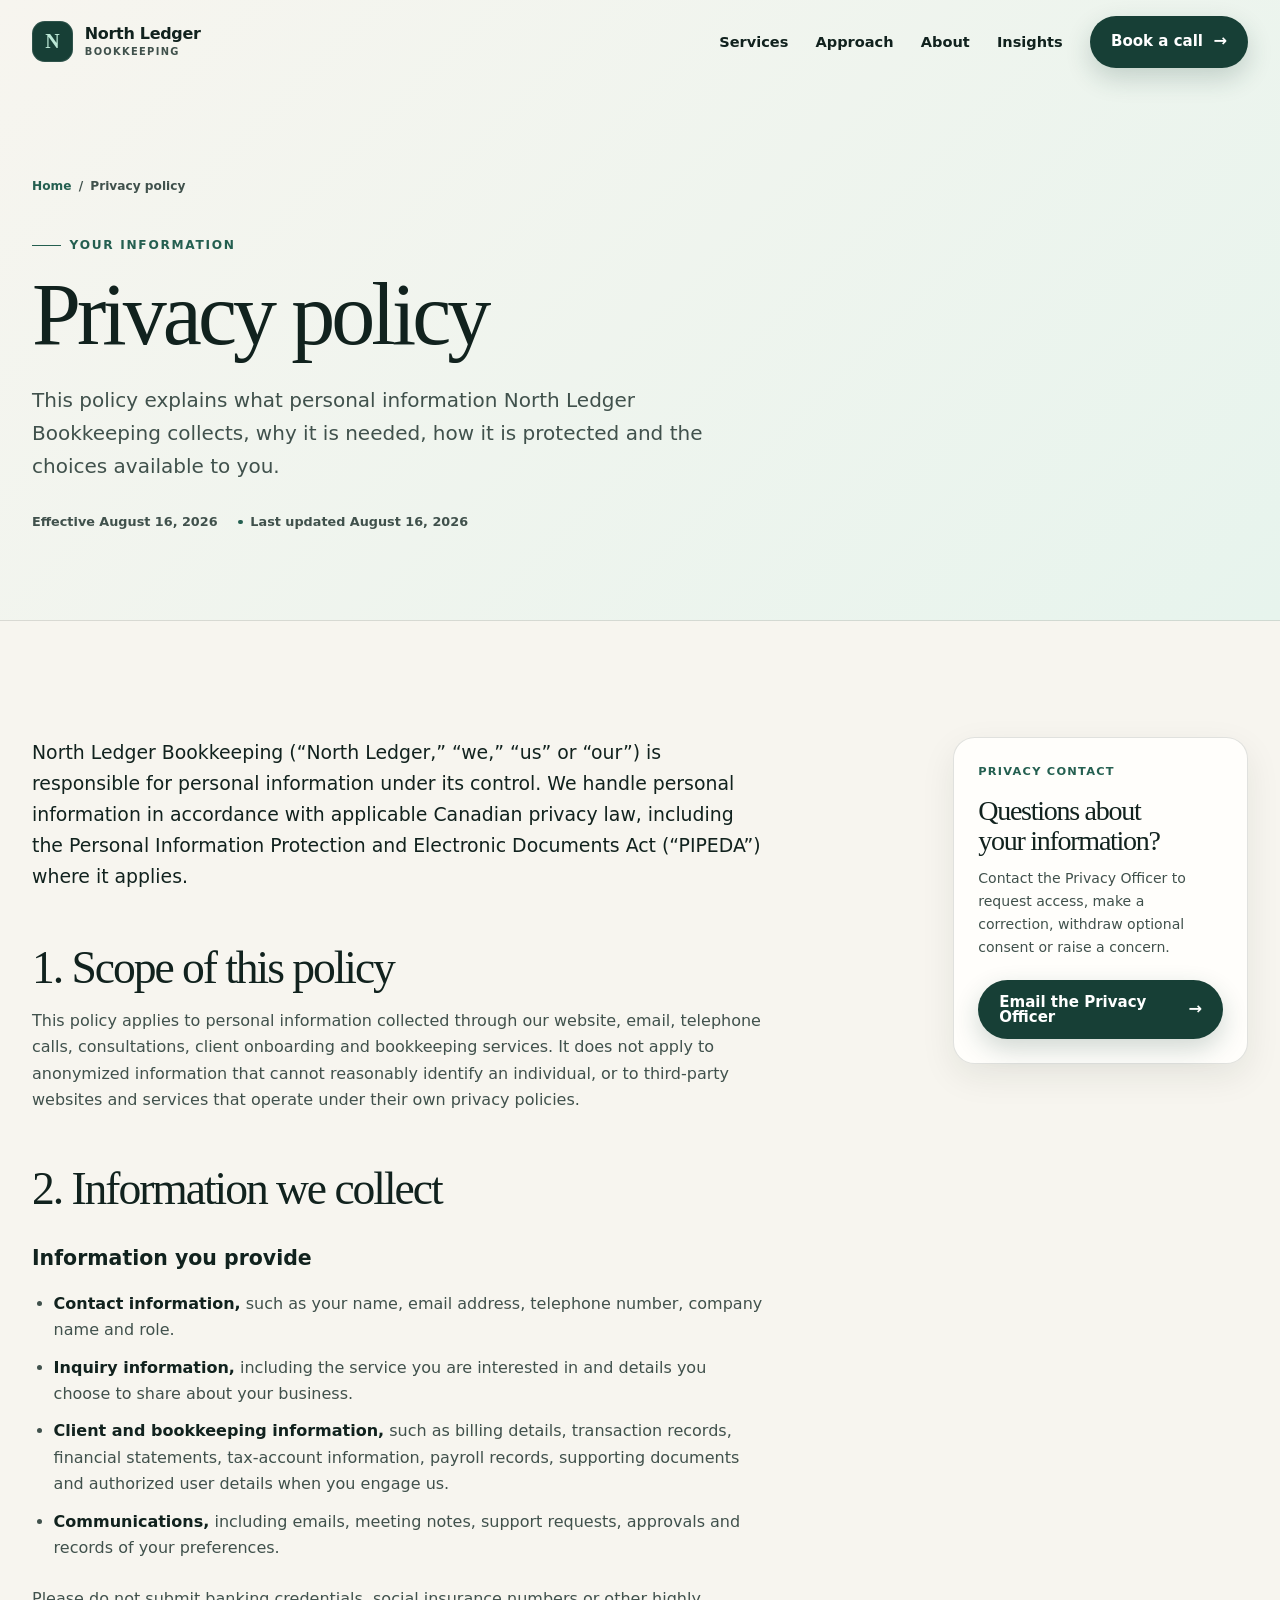
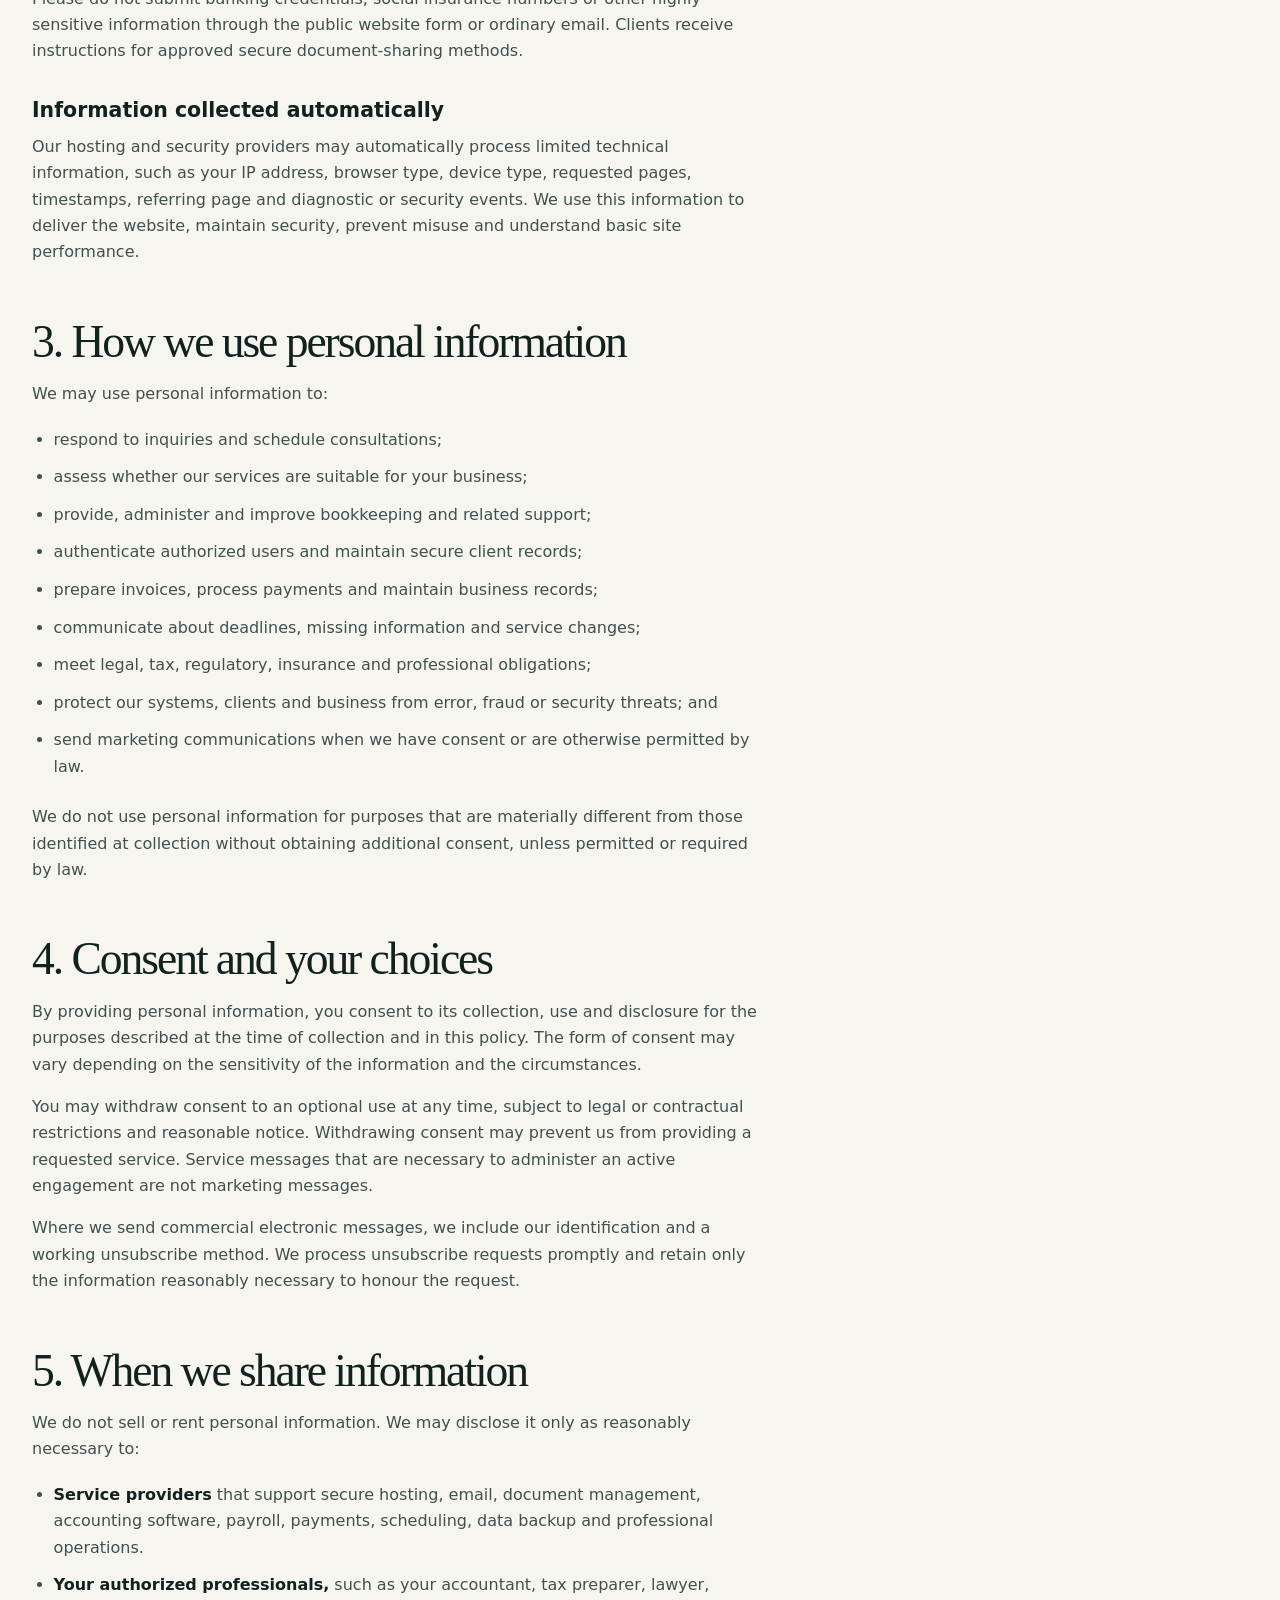
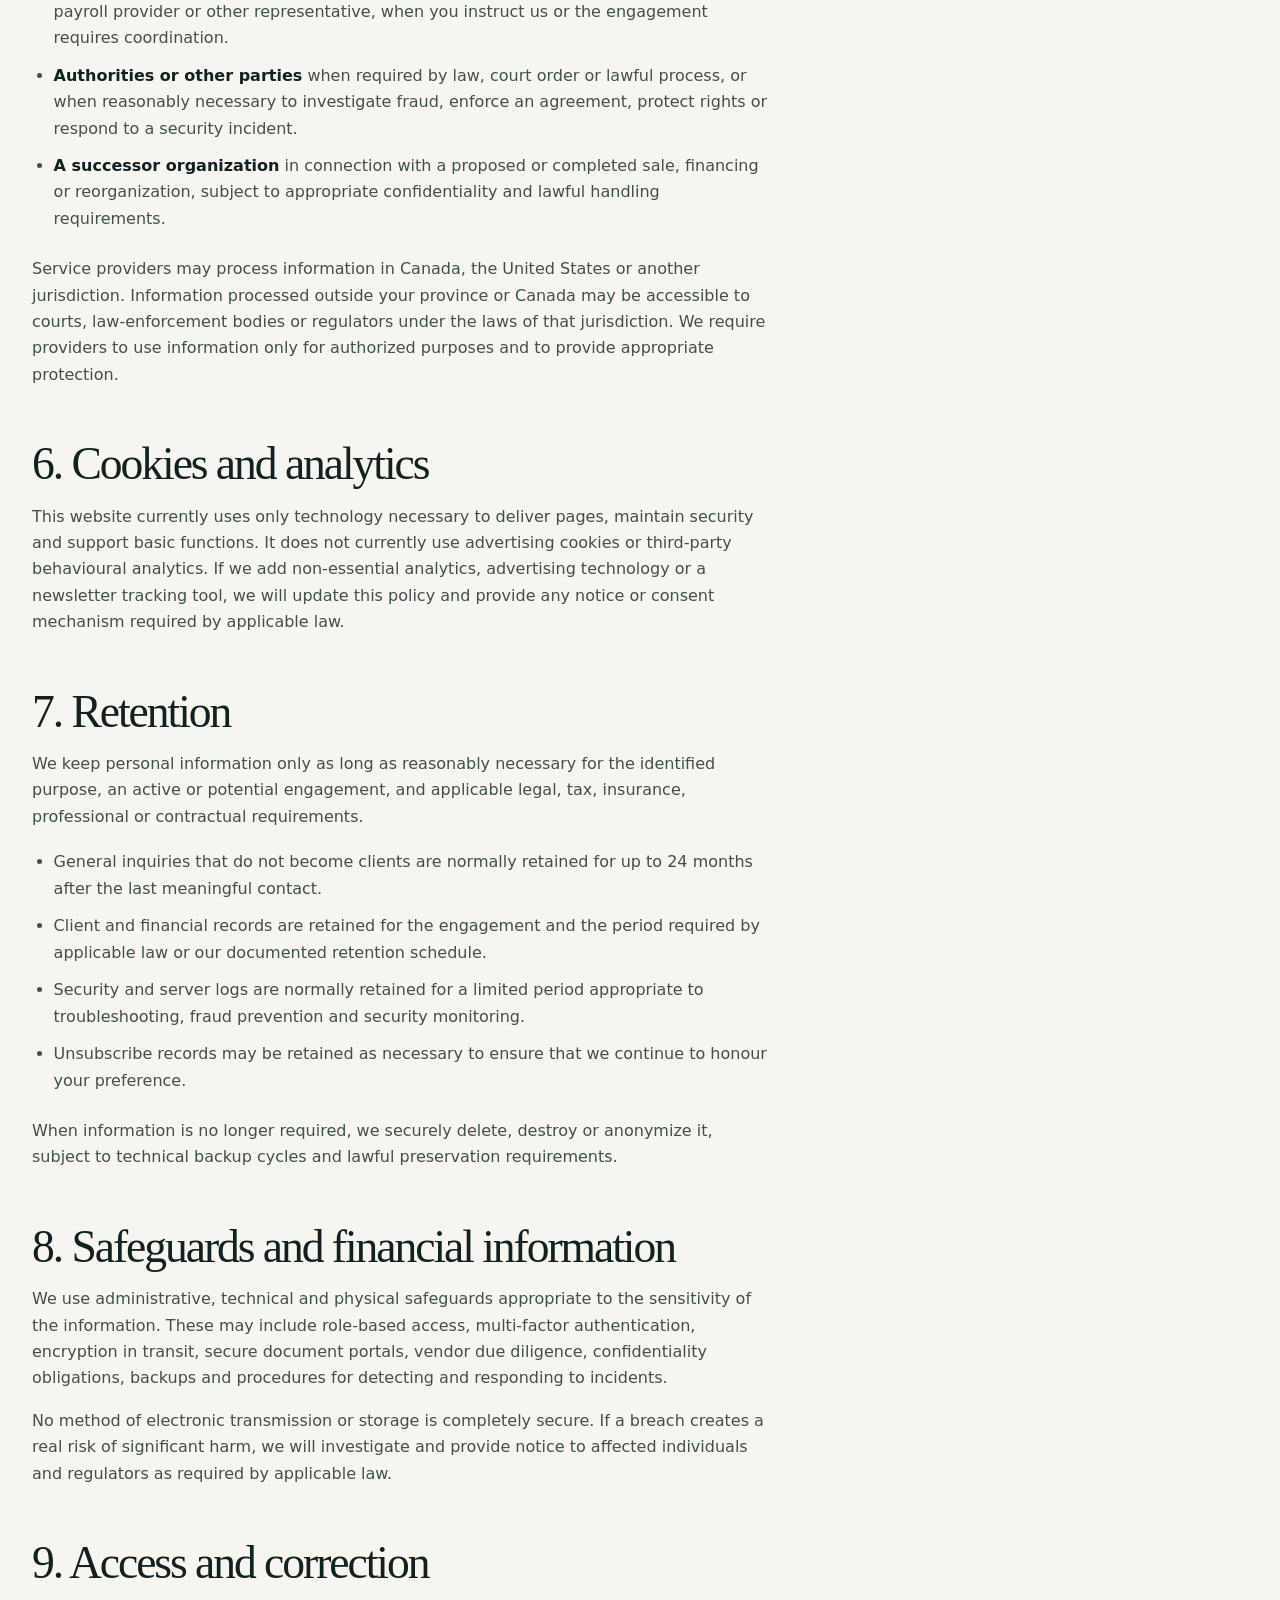
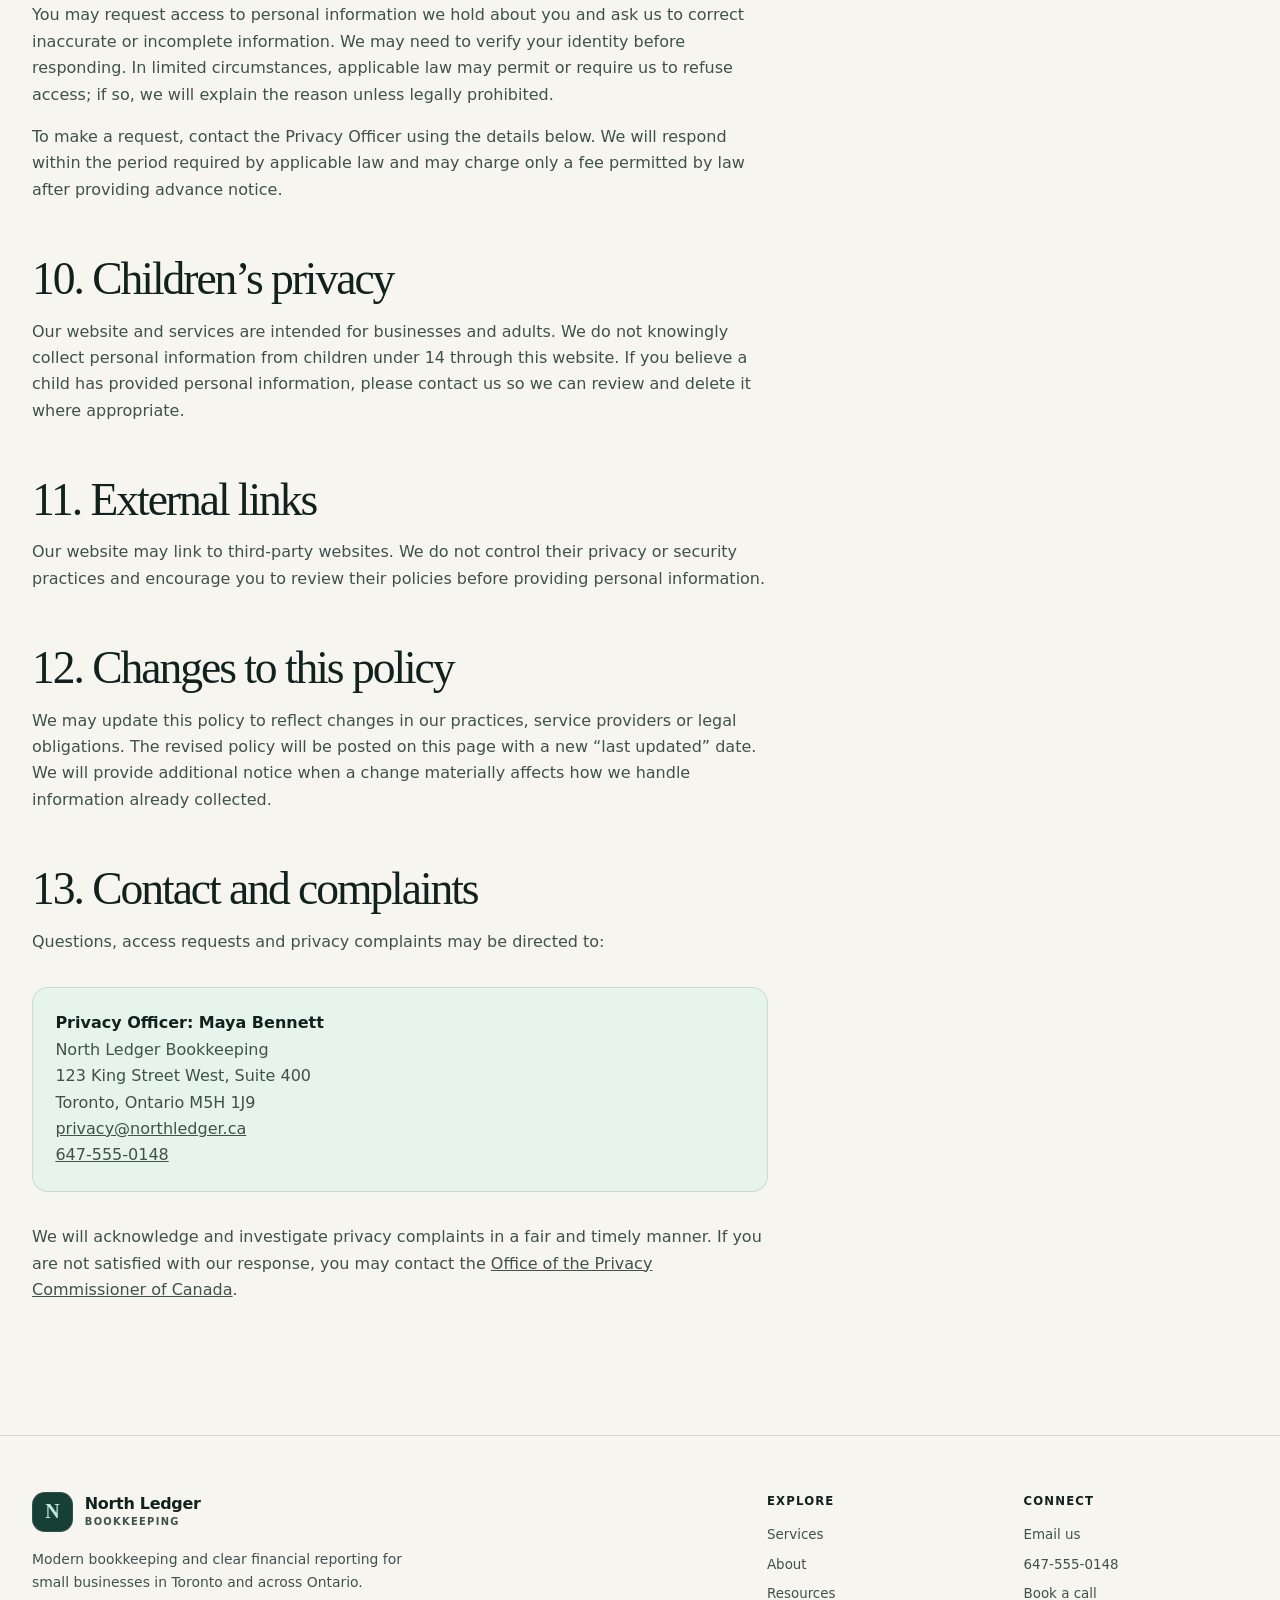
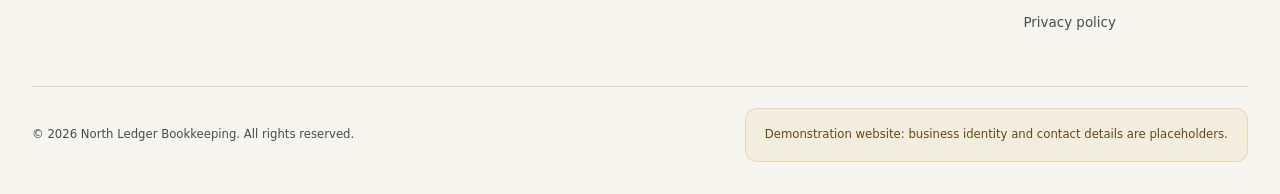
==== privacy/index.html @ 440fd6b1 "privacy policy + resources added" ====
<!doctype html>
<html lang="en-CA">
<head>
  <meta charset="utf-8">
  <meta name="viewport" content="width=device-width, initial-scale=1, viewport-fit=cover">
  <script>document.documentElement.classList.add('js');</script>
  <title>Privacy Policy | North Ledger Bookkeeping</title>
  <meta name="description" content="Learn how North Ledger Bookkeeping collects, uses, protects, retains and provides access to personal information.">
  <meta name="robots" content="index, follow">
  <meta name="theme-color" content="#173f36">
  <link rel="canonical" href="https://www.northledger.ca/privacy/">
  <meta property="og:type" content="website">
  <meta property="og:locale" content="en_CA">
  <meta property="og:site_name" content="North Ledger Bookkeeping">
  <meta property="og:title" content="Privacy Policy | North Ledger Bookkeeping">
  <meta property="og:description" content="How North Ledger Bookkeeping handles and protects personal information.">
  <meta property="og:url" content="https://www.northledger.ca/privacy/">
  <meta property="og:image" content="https://www.northledger.ca/og-card.svg">
  <script type="application/ld+json">{"@context":"https://schema.org","@type":"WebPage","name":"Privacy Policy","url":"https://www.northledger.ca/privacy/","isPartOf":{"@type":"WebSite","name":"North Ledger Bookkeeping","url":"https://www.northledger.ca/"},"dateModified":"2026-08-16","inLanguage":"en-CA"}</script>
  <link rel="stylesheet" href="/assets/css/styles.css">
</head>
<body>
  <a class="skip-link" href="#privacy-policy">Skip to privacy policy</a>
  <header class="site-header scrolled">
    <div class="shell nav">
      <a class="brand" href="/" aria-label="North Ledger Bookkeeping home"><span class="brand-mark" aria-hidden="true">N</span><span class="brand-copy">North Ledger<small>Bookkeeping</small></span></a>
      <nav class="nav-links" aria-label="Primary navigation"><a href="/#services">Services</a><a href="/#approach">Approach</a><a href="/#about">About</a><a href="/#insights">Insights</a><a class="button button-primary" href="/#contact">Book a call</a></nav>
      <button class="menu-toggle" type="button" aria-expanded="false" aria-controls="mobile-menu" aria-label="Open menu"><span class="menu-toggle-lines" aria-hidden="true"><span></span><span></span></span></button>
    </div>
  </header>
  <nav class="mobile-menu" id="mobile-menu" aria-label="Mobile navigation"><a href="/#services">Services</a><a href="/#approach">Approach</a><a href="/#about">About</a><a href="/#insights">Insights</a><a class="button button-primary" href="/#contact">Book a call</a></nav>

  <main id="privacy-policy">
    <header class="resource-hero">
      <div class="shell">
        <nav class="breadcrumbs" aria-label="Breadcrumb"><a href="/">Home</a><span aria-hidden="true">/</span><span>Privacy policy</span></nav>
        <p class="eyebrow">Your information</p>
        <h1>Privacy policy</h1>
        <p class="lead">This policy explains what personal information North Ledger Bookkeeping collects, why it is needed, how it is protected and the choices available to you.</p>
        <div class="resource-meta"><span>Effective August 16, 2026</span><span>Last updated August 16, 2026</span></div>
      </div>
    </header>

    <section class="section">
      <div class="shell resource-layout">
        <article class="resource-body">
          <p>North Ledger Bookkeeping (“North Ledger,” “we,” “us” or “our”) is responsible for personal information under its control. We handle personal information in accordance with applicable Canadian privacy law, including the Personal Information Protection and Electronic Documents Act (“PIPEDA”) where it applies.</p>

          <h2>1. Scope of this policy</h2>
          <p>This policy applies to personal information collected through our website, email, telephone calls, consultations, client onboarding and bookkeeping services. It does not apply to anonymized information that cannot reasonably identify an individual, or to third-party websites and services that operate under their own privacy policies.</p>

          <h2>2. Information we collect</h2>
          <h3>Information you provide</h3>
          <ul>
            <li><strong>Contact information,</strong> such as your name, email address, telephone number, company name and role.</li>
            <li><strong>Inquiry information,</strong> including the service you are interested in and details you choose to share about your business.</li>
            <li><strong>Client and bookkeeping information,</strong> such as billing details, transaction records, financial statements, tax-account information, payroll records, supporting documents and authorized user details when you engage us.</li>
            <li><strong>Communications,</strong> including emails, meeting notes, support requests, approvals and records of your preferences.</li>
          </ul>
          <p>Please do not submit banking credentials, social insurance numbers or other highly sensitive information through the public website form or ordinary email. Clients receive instructions for approved secure document-sharing methods.</p>

          <h3>Information collected automatically</h3>
          <p>Our hosting and security providers may automatically process limited technical information, such as your IP address, browser type, device type, requested pages, timestamps, referring page and diagnostic or security events. We use this information to deliver the website, maintain security, prevent misuse and understand basic site performance.</p>

          <h2>3. How we use personal information</h2>
          <p>We may use personal information to:</p>
          <ul>
            <li>respond to inquiries and schedule consultations;</li>
            <li>assess whether our services are suitable for your business;</li>
            <li>provide, administer and improve bookkeeping and related support;</li>
            <li>authenticate authorized users and maintain secure client records;</li>
            <li>prepare invoices, process payments and maintain business records;</li>
            <li>communicate about deadlines, missing information and service changes;</li>
            <li>meet legal, tax, regulatory, insurance and professional obligations;</li>
            <li>protect our systems, clients and business from error, fraud or security threats; and</li>
            <li>send marketing communications when we have consent or are otherwise permitted by law.</li>
          </ul>
          <p>We do not use personal information for purposes that are materially different from those identified at collection without obtaining additional consent, unless permitted or required by law.</p>

          <h2>4. Consent and your choices</h2>
          <p>By providing personal information, you consent to its collection, use and disclosure for the purposes described at the time of collection and in this policy. The form of consent may vary depending on the sensitivity of the information and the circumstances.</p>
          <p>You may withdraw consent to an optional use at any time, subject to legal or contractual restrictions and reasonable notice. Withdrawing consent may prevent us from providing a requested service. Service messages that are necessary to administer an active engagement are not marketing messages.</p>
          <p>Where we send commercial electronic messages, we include our identification and a working unsubscribe method. We process unsubscribe requests promptly and retain only the information reasonably necessary to honour the request.</p>

          <h2>5. When we share information</h2>
          <p>We do not sell or rent personal information. We may disclose it only as reasonably necessary to:</p>
          <ul>
            <li><strong>Service providers</strong> that support secure hosting, email, document management, accounting software, payroll, payments, scheduling, data backup and professional operations.</li>
            <li><strong>Your authorized professionals,</strong> such as your accountant, tax preparer, lawyer, payroll provider or other representative, when you instruct us or the engagement requires coordination.</li>
            <li><strong>Authorities or other parties</strong> when required by law, court order or lawful process, or when reasonably necessary to investigate fraud, enforce an agreement, protect rights or respond to a security incident.</li>
            <li><strong>A successor organization</strong> in connection with a proposed or completed sale, financing or reorganization, subject to appropriate confidentiality and lawful handling requirements.</li>
          </ul>
          <p>Service providers may process information in Canada, the United States or another jurisdiction. Information processed outside your province or Canada may be accessible to courts, law-enforcement bodies or regulators under the laws of that jurisdiction. We require providers to use information only for authorized purposes and to provide appropriate protection.</p>

          <h2>6. Cookies and analytics</h2>
          <p>This website currently uses only technology necessary to deliver pages, maintain security and support basic functions. It does not currently use advertising cookies or third-party behavioural analytics. If we add non-essential analytics, advertising technology or a newsletter tracking tool, we will update this policy and provide any notice or consent mechanism required by applicable law.</p>

          <h2>7. Retention</h2>
          <p>We keep personal information only as long as reasonably necessary for the identified purpose, an active or potential engagement, and applicable legal, tax, insurance, professional or contractual requirements.</p>
          <ul>
            <li>General inquiries that do not become clients are normally retained for up to 24 months after the last meaningful contact.</li>
            <li>Client and financial records are retained for the engagement and the period required by applicable law or our documented retention schedule.</li>
            <li>Security and server logs are normally retained for a limited period appropriate to troubleshooting, fraud prevention and security monitoring.</li>
            <li>Unsubscribe records may be retained as necessary to ensure that we continue to honour your preference.</li>
          </ul>
          <p>When information is no longer required, we securely delete, destroy or anonymize it, subject to technical backup cycles and lawful preservation requirements.</p>

          <h2>8. Safeguards and financial information</h2>
          <p>We use administrative, technical and physical safeguards appropriate to the sensitivity of the information. These may include role-based access, multi-factor authentication, encryption in transit, secure document portals, vendor due diligence, confidentiality obligations, backups and procedures for detecting and responding to incidents.</p>
          <p>No method of electronic transmission or storage is completely secure. If a breach creates a real risk of significant harm, we will investigate and provide notice to affected individuals and regulators as required by applicable law.</p>

          <h2>9. Access and correction</h2>
          <p>You may request access to personal information we hold about you and ask us to correct inaccurate or incomplete information. We may need to verify your identity before responding. In limited circumstances, applicable law may permit or require us to refuse access; if so, we will explain the reason unless legally prohibited.</p>
          <p>To make a request, contact the Privacy Officer using the details below. We will respond within the period required by applicable law and may charge only a fee permitted by law after providing advance notice.</p>

          <h2>10. Children’s privacy</h2>
          <p>Our website and services are intended for businesses and adults. We do not knowingly collect personal information from children under 14 through this website. If you believe a child has provided personal information, please contact us so we can review and delete it where appropriate.</p>

          <h2>11. External links</h2>
          <p>Our website may link to third-party websites. We do not control their privacy or security practices and encourage you to review their policies before providing personal information.</p>

          <h2>12. Changes to this policy</h2>
          <p>We may update this policy to reflect changes in our practices, service providers or legal obligations. The revised policy will be posted on this page with a new “last updated” date. We will provide additional notice when a change materially affects how we handle information already collected.</p>

          <h2>13. Contact and complaints</h2>
          <p>Questions, access requests and privacy complaints may be directed to:</p>
          <div class="resource-callout">
            <p><strong>Privacy Officer: Maya Bennett</strong><br>North Ledger Bookkeeping<br>123 King Street West, Suite 400<br>Toronto, Ontario M5H 1J9<br><a href="mailto:privacy@northledger.ca">privacy@northledger.ca</a><br><a href="tel:+16475550148">647-555-0148</a></p>
          </div>
          <p>We will acknowledge and investigate privacy complaints in a fair and timely manner. If you are not satisfied with our response, you may contact the <a href="https://www.priv.gc.ca/" rel="external">Office of the Privacy Commissioner of Canada</a>.</p>
        </article>
        <aside class="resource-sidebar" aria-label="Privacy contact">
          <span class="article-tag">Privacy contact</span>
          <h2>Questions about your information?</h2>
          <p>Contact the Privacy Officer to request access, make a correction, withdraw optional consent or raise a concern.</p>
          <a class="button button-primary" href="mailto:privacy@northledger.ca">Email the Privacy Officer</a>
        </aside>
      </div>
    </section>
  </main>

  <footer class="footer">
    <div class="shell">
      <div class="footer-grid"><div class="footer-brand"><a class="brand" href="/"><span class="brand-mark" aria-hidden="true">N</span><span class="brand-copy">North Ledger<small>Bookkeeping</small></span></a><p>Modern bookkeeping and clear financial reporting for small businesses in Toronto and across Ontario.</p></div><div class="footer-links"><div class="footer-col"><strong>Explore</strong><a href="/#services">Services</a><a href="/#about">About</a><a href="/#insights">Resources</a></div><div class="footer-col"><strong>Connect</strong><a href="mailto:hello@northledger.ca">Email us</a><a href="tel:+16475550148">647-555-0148</a><a href="/#contact">Book a call</a><a href="/privacy/" aria-current="page">Privacy policy</a></div></div></div>
      <div class="footer-bottom"><p>© <span id="year">2026</span> North Ledger Bookkeeping. All rights reserved.</p><p class="placeholder-note">Demonstration website: business identity and contact details are placeholders.</p></div>
    </div>
  </footer>
  <script src="/assets/js/script.js" defer></script>
</body>
</html>
---- assets/css/styles.css ----
:root {
  --ink: #11221e;
  --ink-soft: #40514c;
  --forest: #173f36;
  --forest-2: #245f50;
  --mint: #bce8d6;
  --mint-soft: #e7f4ed;
  --cream: #f7f5ef;
  --paper: #fffefb;
  --line: rgba(17, 34, 30, 0.13);
  --white: #ffffff;
  --gold: #d6a95e;
  --shadow: 0 24px 70px rgba(17, 34, 30, 0.11);
  --shadow-sm: 0 12px 35px rgba(17, 34, 30, 0.08);
  --radius: 1.35rem;
  --max: 76rem;
}

*, *::before, *::after { box-sizing: border-box; }
html { scroll-behavior: smooth; scroll-padding-top: 6rem; }
body {
  margin: 0;
  color: var(--ink);
  background: var(--cream);
  font-family: Inter, ui-sans-serif, system-ui, -apple-system, BlinkMacSystemFont, "Segoe UI", sans-serif;
  font-size: 1rem;
  line-height: 1.65;
  -webkit-font-smoothing: antialiased;
}
body.nav-open { overflow: hidden; }
a { color: inherit; }
button, input, select, textarea { font: inherit; }
button, a { -webkit-tap-highlight-color: transparent; }
img, svg { display: block; max-width: 100%; }
.skip-link {
  position: fixed;
  left: 1rem;
  top: -5rem;
  z-index: 1000;
  padding: .75rem 1rem;
  border-radius: .5rem;
  color: var(--white);
  background: var(--forest);
  font-weight: 750;
}
.skip-link:focus { top: 1rem; }
.shell { width: min(calc(100% - 2rem), var(--max)); margin-inline: auto; }
.eyebrow {
  display: inline-flex;
  align-items: center;
  gap: .55rem;
  margin: 0 0 1rem;
  color: var(--forest-2);
  font-size: .76rem;
  font-weight: 800;
  letter-spacing: .14em;
  line-height: 1.2;
  text-transform: uppercase;
}
.eyebrow::before { width: 1.8rem; height: 1px; content: ""; background: currentColor; }
.section { padding: clamp(4.5rem, 9vw, 8rem) 0; }
.section-heading { max-width: 43rem; margin-bottom: clamp(2rem, 5vw, 3.5rem); }
h1, h2, h3, p { margin-top: 0; }
h1, h2, h3 { text-wrap: balance; }
h1, h2 {
  font-family: Georgia, "Times New Roman", serif;
  font-weight: 500;
  letter-spacing: -.045em;
  line-height: 1.04;
}
h1 { max-width: 11ch; margin-bottom: 1.5rem; font-size: clamp(3.05rem, 8.2vw, 6.7rem); }
h2 { margin-bottom: 1rem; font-size: clamp(2.35rem, 5vw, 4.2rem); }
h3 { margin-bottom: .65rem; font-size: 1.22rem; line-height: 1.3; }
p { color: var(--ink-soft); }
.lead { max-width: 39rem; font-size: clamp(1.08rem, 2vw, 1.25rem); }
.button-row { display: flex; flex-wrap: wrap; gap: .8rem; margin-top: 2rem; }
.button {
  display: inline-flex;
  min-height: 3.25rem;
  align-items: center;
  justify-content: center;
  gap: .65rem;
  padding: .85rem 1.25rem;
  border: 1px solid transparent;
  border-radius: 999px;
  text-decoration: none;
  font-size: .94rem;
  font-weight: 800;
  line-height: 1;
  transition: transform .25s ease, background-color .25s ease, border-color .25s ease, color .25s ease;
}
.button::after { content: "→"; font-size: 1.08em; transition: transform .25s ease; }
.button:hover { transform: translateY(-2px); }
.button:hover::after { transform: translateX(.2rem); }
.button-primary { color: var(--white); background: var(--forest); box-shadow: 0 10px 26px rgba(23, 63, 54, .2); }
.button-primary:hover { background: var(--forest-2); }
.button-secondary { border-color: var(--line); background: rgba(255,255,255,.55); }
.button-secondary:hover { border-color: rgba(17,34,30,.28); background: var(--white); }
.button-light { color: var(--forest); background: var(--mint); }

.site-header {
  position: fixed;
  inset: 0 0 auto;
  z-index: 100;
  padding: .8rem 0;
  transition: background-color .25s ease, box-shadow .25s ease, padding .25s ease;
}
.site-header.scrolled {
  padding: .55rem 0;
  border-bottom: 1px solid rgba(17,34,30,.08);
  background: rgba(247,245,239,.9);
  box-shadow: 0 8px 30px rgba(17,34,30,.06);
  -webkit-backdrop-filter: blur(16px);
  backdrop-filter: blur(16px);
}
.nav { display: flex; min-height: 3.6rem; align-items: center; justify-content: space-between; gap: 1rem; }
.brand { display: inline-flex; align-items: center; gap: .75rem; text-decoration: none; font-weight: 850; letter-spacing: -.02em; }
.brand-mark {
  display: grid;
  width: 2.55rem;
  height: 2.55rem;
  place-items: center;
  border-radius: .8rem;
  color: var(--mint);
  background: var(--forest);
  font-family: Georgia, serif;
  font-size: 1.25rem;
  font-weight: 700;
  box-shadow: inset 0 0 0 1px rgba(255,255,255,.1);
}
.brand-copy { display: grid; line-height: 1.05; }
.brand-copy small { margin-top: .25rem; color: var(--ink-soft); font-size: .62rem; font-weight: 750; letter-spacing: .13em; text-transform: uppercase; }
.nav-links { display: none; align-items: center; gap: 1.7rem; }
.nav-links a:not(.button) { position: relative; text-decoration: none; font-size: .91rem; font-weight: 700; }
.nav-links a:not(.button)::after { position: absolute; right: 0; bottom: -.45rem; left: 0; height: 1px; content: ""; background: var(--forest); transform: scaleX(0); transform-origin: right; transition: transform .25s ease; }
.nav-links a:not(.button):hover::after { transform: scaleX(1); transform-origin: left; }
.menu-toggle {
  display: grid;
  width: 3rem;
  height: 3rem;
  place-items: center;
  border: 1px solid var(--line);
  border-radius: 50%;
  color: var(--ink);
  background: rgba(255,255,255,.65);
  cursor: pointer;
}
.menu-toggle-lines { display: grid; width: 1.15rem; gap: .27rem; }
.menu-toggle-lines span { display: block; height: 1.5px; background: currentColor; transition: transform .25s ease, opacity .25s ease; }
.menu-toggle[aria-expanded="true"] .menu-toggle-lines span:first-child { transform: translateY(.285rem) rotate(45deg); }
.menu-toggle[aria-expanded="true"] .menu-toggle-lines span:last-child { transform: translateY(-.285rem) rotate(-45deg); }
.mobile-menu {
  position: fixed;
  inset: 0;
  z-index: 90;
  display: grid;
  align-content: center;
  padding: 6rem max(1rem, calc((100vw - var(--max))/2));
  visibility: hidden;
  background: var(--cream);
  opacity: 0;
  transform: translateY(-1rem);
  transition: opacity .25s ease, transform .25s ease, visibility .25s;
}
.mobile-menu.open { visibility: visible; opacity: 1; transform: none; }
.mobile-menu a { padding: .65rem 0; text-decoration: none; font-family: Georgia, serif; font-size: clamp(2rem, 10vw, 3.4rem); line-height: 1.12; }
.mobile-menu .button { width: fit-content; margin-top: 1.4rem; padding-inline: 1.35rem; font-family: inherit; font-size: 1rem; }

.hero { position: relative; overflow: hidden; padding: clamp(8.8rem, 15vw, 11rem) 0 clamp(4rem, 8vw, 7rem); }
.hero::before {
  position: absolute;
  top: -22rem;
  right: -22rem;
  width: 48rem;
  height: 48rem;
  border: 1px solid rgba(36,95,80,.13);
  border-radius: 50%;
  content: "";
  box-shadow: 0 0 0 7rem rgba(231,244,237,.4), 0 0 0 14rem rgba(231,244,237,.25);
  pointer-events: none;
}
.hero-grid { position: relative; display: grid; align-items: center; gap: clamp(3rem, 8vw, 6rem); }
.hero-copy { position: relative; z-index: 1; }
.hero h1 em { color: var(--forest-2); font-style: italic; }
.hero-proof { display: flex; flex-wrap: wrap; gap: .65rem 1.2rem; margin-top: 2.25rem; color: var(--ink-soft); font-size: .82rem; font-weight: 700; }
.hero-proof span { display: inline-flex; align-items: center; gap: .45rem; }
.hero-proof span::before { width: .42rem; height: .42rem; border-radius: 50%; content: ""; background: var(--forest-2); box-shadow: 0 0 0 .22rem rgba(36,95,80,.12); }
.ledger-visual { position: relative; width: min(100%, 32rem); margin-inline: auto; }
.ledger-card {
  position: relative;
  overflow: hidden;
  min-height: 30rem;
  padding: 1rem;
  border: 1px solid rgba(255,255,255,.14);
  border-radius: 2rem;
  color: var(--white);
  background: var(--forest);
  box-shadow: var(--shadow);
  transform: rotate(1.5deg);
}
.ledger-top { display: flex; align-items: center; justify-content: space-between; padding: .65rem .55rem 1.5rem; }
.ledger-top p { margin: 0; color: rgba(255,255,255,.68); font-size: .75rem; font-weight: 750; letter-spacing: .08em; text-transform: uppercase; }
.status-dot { width: .55rem; height: .55rem; border-radius: 50%; background: #8ff0c5; box-shadow: 0 0 0 .3rem rgba(143,240,197,.12); }
.balance-card { padding: 1.5rem; border-radius: 1.2rem; color: var(--ink); background: var(--paper); }
.balance-card small { color: var(--ink-soft); font-size: .72rem; font-weight: 750; letter-spacing: .08em; text-transform: uppercase; }
.balance { margin: .2rem 0 1.4rem; font-family: Georgia, serif; font-size: clamp(2.5rem, 9vw, 4rem); line-height: 1; letter-spacing: -.055em; }
.chart { position: relative; display: flex; height: 8.5rem; align-items: end; gap: .55rem; padding-top: 1rem; border-top: 1px solid var(--line); }
.chart::after { position: absolute; inset: 50% 0 auto; height: 1px; content: ""; background: var(--line); }
.chart span { z-index: 1; flex: 1; min-height: 1rem; border-radius: .35rem .35rem .15rem .15rem; background: var(--mint); animation: rise .8s both cubic-bezier(.2,.8,.2,1); transform-origin: bottom; }
.chart span:nth-child(2) { animation-delay: .08s; }
.chart span:nth-child(3) { animation-delay: .16s; }
.chart span:nth-child(4) { animation-delay: .24s; }
.chart span:nth-child(5) { animation-delay: .32s; }
.chart span:nth-child(6) { animation-delay: .4s; }
.month-row { display: grid; grid-template-columns: repeat(3, 1fr); gap: .6rem; margin-top: .85rem; }
.mini-stat { padding: .85rem; border: 1px solid rgba(255,255,255,.12); border-radius: .9rem; background: rgba(255,255,255,.06); }
.mini-stat span { display: block; color: rgba(255,255,255,.62); font-size: .63rem; font-weight: 750; letter-spacing: .06em; text-transform: uppercase; }
.mini-stat strong { display: block; margin-top: .12rem; font-size: .92rem; }
.float-note {
  position: absolute;
  right: -.5rem;
  bottom: 1.7rem;
  display: flex;
  max-width: 12.5rem;
  align-items: center;
  gap: .7rem;
  padding: .85rem 1rem;
  border: 1px solid rgba(17,34,30,.08);
  border-radius: 1rem;
  background: rgba(255,254,251,.95);
  box-shadow: var(--shadow-sm);
  animation: float 5s ease-in-out infinite;
}
.float-icon { display: grid; flex: 0 0 2rem; height: 2rem; place-items: center; border-radius: 50%; color: var(--forest); background: var(--mint); font-weight: 900; }
.float-note p { margin: 0; color: var(--ink); font-size: .74rem; font-weight: 800; line-height: 1.35; }

.trust-strip { border-block: 1px solid var(--line); background: rgba(255,255,255,.37); }
.trust-grid { display: grid; gap: 1.25rem; padding: 1.4rem 0; }
.trust-label { margin: 0; color: var(--ink-soft); font-size: .72rem; font-weight: 800; letter-spacing: .12em; text-transform: uppercase; }
.trust-items { display: flex; flex-wrap: wrap; gap: .9rem 1.5rem; }
.trust-items span { color: var(--ink); font-family: Georgia, serif; font-size: 1rem; font-weight: 700; letter-spacing: -.02em; }

.services { background: var(--paper); }
.service-grid { display: grid; gap: 1rem; }
.service-card {
  position: relative;
  min-height: 19rem;
  padding: 1.5rem;
  border: 1px solid var(--line);
  border-radius: var(--radius);
  background: var(--paper);
  transition: transform .3s ease, box-shadow .3s ease, border-color .3s ease;
}
.service-card:hover { transform: translateY(-5px); border-color: rgba(36,95,80,.26); box-shadow: var(--shadow-sm); }
.service-number { display: block; margin-bottom: 3.5rem; color: var(--forest-2); font-size: .74rem; font-weight: 850; letter-spacing: .12em; }
.service-card p { margin-bottom: 1.35rem; }
.text-link { display: inline-flex; align-items: center; gap: .45rem; color: var(--forest-2); text-decoration: none; font-size: .85rem; font-weight: 850; }
.text-link::after { content: "↗"; transition: transform .2s ease; }
.text-link:hover::after { transform: translate(.15rem,-.15rem); }
.service-card.featured { color: var(--white); background: var(--forest); }
.service-card.featured p, .service-card.featured .service-number { color: rgba(255,255,255,.68); }
.service-card.featured .text-link { color: var(--mint); }

.approach { overflow: hidden; background: var(--forest); }
.approach .eyebrow, .approach h2 { color: var(--white); }
.approach .eyebrow { color: var(--mint); }
.approach .lead { color: rgba(255,255,255,.66); }
.approach-grid { display: grid; gap: clamp(2.5rem, 7vw, 6rem); }
.steps { position: relative; display: grid; }
.step { position: relative; display: grid; grid-template-columns: 3rem 1fr; gap: 1rem; padding: 0 0 2rem; }
.step:not(:last-child)::before { position: absolute; top: 2.75rem; bottom: .15rem; left: 1.35rem; width: 1px; content: ""; background: rgba(188,232,214,.24); }
.step-index { display: grid; width: 2.75rem; height: 2.75rem; place-items: center; border: 1px solid rgba(188,232,214,.35); border-radius: 50%; color: var(--mint); font-size: .72rem; font-weight: 850; }
.step h3 { margin: .35rem 0 .35rem; color: var(--white); }
.step p { margin: 0; color: rgba(255,255,255,.62); }
.insight-panel { padding: clamp(1.5rem,5vw,2.5rem); border: 1px solid rgba(255,255,255,.13); border-radius: 1.6rem; background: rgba(255,255,255,.055); box-shadow: inset 0 1px rgba(255,255,255,.08); }
.panel-head { display: flex; align-items: center; justify-content: space-between; gap: 1rem; padding-bottom: 1.35rem; border-bottom: 1px solid rgba(255,255,255,.12); }
.panel-head span { color: rgba(255,255,255,.55); font-size: .7rem; font-weight: 800; letter-spacing: .1em; text-transform: uppercase; }
.panel-head strong { color: var(--mint); font-size: .74rem; }
.metric { padding: 1.55rem 0; border-bottom: 1px solid rgba(255,255,255,.1); }
.metric:last-child { padding-bottom: 0; border: 0; }
.metric-row { display: flex; align-items: end; justify-content: space-between; gap: 1rem; }
.metric-label { color: rgba(255,255,255,.62); font-size: .8rem; }
.metric-value { color: var(--white); font-family: Georgia,serif; font-size: 2rem; line-height: 1; }
.metric-change { color: #91e8c2; font-size: .74rem; font-weight: 800; }
.meter { overflow: hidden; height: .38rem; margin-top: .9rem; border-radius: 999px; background: rgba(255,255,255,.1); }
.meter span { display: block; height: 100%; border-radius: inherit; background: var(--mint); transform-origin: left; }

.outcomes { background: var(--mint-soft); }
.outcome-grid { display: grid; gap: 1rem; }
.outcome-card { padding: clamp(1.5rem,4vw,2.25rem); border: 1px solid rgba(36,95,80,.13); border-radius: var(--radius); background: rgba(255,255,255,.62); }
.outcome-card strong { display: block; margin-bottom: .55rem; color: var(--forest); font-family: Georgia,serif; font-size: clamp(2.5rem,7vw,4rem); font-weight: 500; letter-spacing: -.05em; line-height: 1; }
.outcome-card p { margin: 0; font-size: .92rem; }
.quote-card { grid-column: 1 / -1; padding: clamp(1.75rem,5vw,3rem); border-radius: var(--radius); color: var(--white); background: var(--forest); }
.quote-card blockquote { max-width: 43rem; margin: 0 0 1.75rem; font-family: Georgia,serif; font-size: clamp(1.55rem,4vw,2.65rem); letter-spacing: -.025em; line-height: 1.25; }
.quote-byline { display: flex; align-items: center; gap: .8rem; }
.quote-avatar { display: grid; width: 2.7rem; height: 2.7rem; place-items: center; border-radius: 50%; color: var(--forest); background: var(--mint); font-size: .75rem; font-weight: 900; }
.quote-byline p { margin: 0; color: var(--white); font-size: .82rem; line-height: 1.35; }
.quote-byline span { display: block; color: rgba(255,255,255,.58); }

.about-grid { display: grid; align-items: center; gap: clamp(2.5rem,7vw,6rem); }
.portrait { position: relative; min-height: 31rem; overflow: hidden; border-radius: 50% 50% 1.5rem 1.5rem / 28% 28% 1.5rem 1.5rem; background: #d6ded8; box-shadow: var(--shadow-sm); }
.portrait::before { position: absolute; inset: 0; content: ""; background: radial-gradient(circle at 50% 28%,#f3c9ad 0 8%,transparent 8.4%), radial-gradient(ellipse at 50% 35%,#69493a 0 17%,transparent 17.5%), linear-gradient(150deg,transparent 0 48%,rgba(255,255,255,.35) 48% 52%,transparent 52%), linear-gradient(135deg,#c4d1c8,#eef0e9); }
.portrait::after { position: absolute; right: 12%; bottom: -16%; left: 12%; height: 65%; border-radius: 48% 48% 0 0; content: ""; background: var(--forest); box-shadow: inset 0 1rem rgba(255,255,255,.05); }
.portrait-caption { position: absolute; right: 1rem; bottom: 1rem; left: 1rem; z-index: 2; padding: 1rem 1.1rem; border: 1px solid rgba(255,255,255,.3); border-radius: 1rem; background: rgba(255,255,255,.83); -webkit-backdrop-filter: blur(12px); backdrop-filter: blur(12px); }
.portrait-caption strong, .portrait-caption span { display: block; }
.portrait-caption span { color: var(--ink-soft); font-size: .77rem; }
.check-list { display: grid; gap: .75rem; margin: 1.75rem 0 0; padding: 0; list-style: none; }
.check-list li { position: relative; padding-left: 1.65rem; color: var(--ink-soft); }
.check-list li::before { position: absolute; top: .15rem; left: 0; color: var(--forest-2); content: "✓"; font-weight: 900; }

.insights { background: var(--paper); }
.insights-top { display: flex; flex-wrap: wrap; align-items: end; justify-content: space-between; gap: 1rem; margin-bottom: clamp(2rem,5vw,3.5rem); }
.insights-top .section-heading { margin: 0; }
.article-grid { display: grid; gap: 1rem; }
.article-card { display: flex; min-height: 18rem; flex-direction: column; justify-content: space-between; padding: 1.5rem; border: 1px solid var(--line); border-radius: var(--radius); text-decoration: none; transition: transform .3s ease, box-shadow .3s ease; }
.article-card:hover { transform: translateY(-4px); box-shadow: var(--shadow-sm); }
.article-tag { color: var(--forest-2); font-size: .71rem; font-weight: 850; letter-spacing: .11em; text-transform: uppercase; }
.article-card h3 { max-width: 18ch; margin: 3rem 0 .75rem; font-family: Georgia,serif; font-size: 1.55rem; font-weight: 500; letter-spacing: -.025em; }
.article-card p { margin-bottom: 1.5rem; font-size: .9rem; }
.article-meta { display: flex; align-items: center; justify-content: space-between; padding-top: 1rem; border-top: 1px solid var(--line); color: var(--ink-soft); font-size: .72rem; font-weight: 750; }

.resource-hero { padding: clamp(8.5rem,14vw,11rem) 0 clamp(3.5rem,7vw,5.5rem); border-bottom: 1px solid var(--line); background: linear-gradient(135deg,var(--cream),var(--mint-soft)); }
.breadcrumbs { display: flex; flex-wrap: wrap; gap: .45rem; margin-bottom: 2rem; color: var(--ink-soft); font-size: .76rem; font-weight: 700; }
.breadcrumbs a { color: var(--forest-2); text-decoration: none; }
.resource-hero h1 { max-width: 13ch; font-size: clamp(2.75rem,7vw,5.5rem); }
.resource-hero .lead { max-width: 46rem; }
.resource-meta { display: flex; flex-wrap: wrap; gap: .55rem 1.3rem; margin-top: 1.75rem; color: var(--ink-soft); font-size: .8rem; font-weight: 750; }
.resource-meta span { display: inline-flex; align-items: center; gap: .45rem; }
.resource-meta span:not(:first-child)::before { width: .3rem; height: .3rem; border-radius: 50%; content: ""; background: var(--forest-2); }
.resource-layout { display: grid; gap: clamp(3rem,8vw,7rem); }
.resource-body { max-width: 46rem; }
.resource-body > p:first-child { color: var(--ink); font-size: 1.18rem; }
.resource-body h2 { margin: 3.25rem 0 1rem; font-size: clamp(2rem,4vw,2.85rem); }
.resource-body h3 { margin: 2rem 0 .65rem; font-size: 1.28rem; }
.resource-body p, .resource-body li { color: var(--ink-soft); }
.resource-body ul, .resource-body ol { display: grid; gap: .7rem; margin: 1.2rem 0 1.5rem; padding-left: 1.35rem; }
.resource-body strong { color: var(--ink); }
.resource-callout { margin: 2rem 0; padding: 1.4rem; border: 1px solid rgba(36,95,80,.16); border-radius: 1rem; background: var(--mint-soft); }
.resource-callout p:last-child { margin-bottom: 0; }
.resource-checklist { margin: 1.5rem 0; padding: 0; list-style: none; }
.resource-checklist li { position: relative; padding: .9rem 0 .9rem 2rem; border-bottom: 1px solid var(--line); }
.resource-checklist li::before { position: absolute; top: 1.05rem; left: .15rem; display: grid; width: 1.15rem; height: 1.15rem; place-items: center; border: 1px solid var(--forest-2); border-radius: .3rem; color: var(--forest-2); content: "✓"; font-size: .7rem; font-weight: 900; }
.resource-sidebar { align-self: start; padding: 1.5rem; border: 1px solid var(--line); border-radius: var(--radius); background: var(--paper); box-shadow: var(--shadow-sm); }
.resource-sidebar .article-tag { display: block; margin-bottom: 1rem; }
.resource-sidebar h2 { margin-bottom: .75rem; font-family: Georgia,serif; font-size: 1.75rem; font-weight: 500; }
.resource-sidebar p { font-size: .88rem; }
.resource-sidebar .button { width: 100%; margin-top: .4rem; }
.resource-next { padding-top: 2rem; border-top: 1px solid var(--line); }
.resource-next h2 { margin-bottom: 1.5rem; font-size: clamp(2rem,4vw,3rem); }

.faq-grid { display: grid; gap: clamp(2rem,7vw,6rem); }
.faq-intro { max-width: 27rem; }
.faq-list { border-top: 1px solid var(--line); }
.faq-item { border-bottom: 1px solid var(--line); }
.faq-button { display: flex; width: 100%; align-items: center; justify-content: space-between; gap: 1rem; padding: 1.35rem 0; border: 0; color: var(--ink); background: transparent; text-align: left; cursor: pointer; font-weight: 800; }
.faq-icon { position: relative; flex: 0 0 1.65rem; height: 1.65rem; border: 1px solid var(--line); border-radius: 50%; }
.faq-icon::before, .faq-icon::after { position: absolute; top: 50%; left: 50%; width: .65rem; height: 1px; content: ""; background: currentColor; transform: translate(-50%,-50%); }
.faq-icon::after { transform: translate(-50%,-50%) rotate(90deg); transition: transform .25s ease; }
.faq-button[aria-expanded="true"] .faq-icon::after { transform: translate(-50%,-50%) rotate(0); }
.faq-panel { display: grid; grid-template-rows: 0fr; transition: grid-template-rows .3s ease; }
.faq-panel > div { overflow: hidden; }
.faq-panel p { max-width: 42rem; margin: -.2rem 0 1.35rem; }
.faq-item.open .faq-panel { grid-template-rows: 1fr; }

.contact { padding-top: 0; }
.contact-wrap { display: grid; overflow: hidden; border-radius: 1.75rem; background: var(--forest); box-shadow: var(--shadow); }
.contact-copy { padding: clamp(2rem,6vw,4rem); color: var(--white); }
.contact-copy .eyebrow { color: var(--mint); }
.contact-copy h2 { max-width: 10ch; color: var(--white); }
.contact-copy > p { max-width: 32rem; color: rgba(255,255,255,.65); }
.contact-details { display: grid; gap: .75rem; margin-top: 2rem; }
.contact-details a, .contact-details span { color: var(--white); text-decoration: none; font-size: .9rem; font-weight: 700; }
.contact-form { display: grid; gap: 1rem; padding: clamp(1.5rem,5vw,3rem); background: var(--paper); }
.field-row { display: grid; gap: 1rem; }
.field { display: grid; gap: .4rem; }
.field label { font-size: .74rem; font-weight: 850; letter-spacing: .05em; text-transform: uppercase; }
.field input, .field select, .field textarea { width: 100%; min-height: 3.25rem; padding: .75rem .9rem; border: 1px solid var(--line); border-radius: .75rem; color: var(--ink); background: var(--white); outline: none; transition: border-color .2s ease, box-shadow .2s ease; }
.field textarea { min-height: 7.5rem; resize: vertical; }
.field input:focus, .field select:focus, .field textarea:focus { border-color: var(--forest-2); box-shadow: 0 0 0 .2rem rgba(36,95,80,.1); }
.form-note { margin: 0; font-size: .74rem; }
.form-status { min-height: 1.5rem; margin: 0; color: var(--forest-2); font-size: .84rem; font-weight: 800; }
.contact-form .button { width: 100%; border: 0; cursor: pointer; }

.footer { padding: 3.5rem 0 2rem; border-top: 1px solid var(--line); }
.footer-grid { display: grid; gap: 2.5rem; }
.footer-brand { max-width: 24rem; }
.footer-brand p { margin: 1rem 0 0; font-size: .87rem; }
.footer-links { display: grid; grid-template-columns: repeat(2,minmax(0,1fr)); gap: 2rem; }
.footer-col strong { display: block; margin-bottom: .85rem; font-size: .73rem; letter-spacing: .1em; text-transform: uppercase; }
.footer-col a { display: block; width: fit-content; margin: .45rem 0; color: var(--ink-soft); text-decoration: none; font-size: .84rem; }
.footer-col a:hover { color: var(--forest-2); }
.footer-bottom { display: flex; flex-wrap: wrap; align-items: center; justify-content: space-between; gap: 1rem; margin-top: 2.75rem; padding-top: 1.35rem; border-top: 1px solid var(--line); }
.footer-bottom p { margin: 0; font-size: .73rem; }
.placeholder-note { max-width: 46rem; padding: 1rem 1.2rem; border: 1px solid rgba(214,169,94,.35); border-radius: .75rem; color: #654817; background: rgba(214,169,94,.1); font-size: .75rem; }
.js .reveal { opacity: 0; transform: translateY(1.25rem); transition: opacity .7s ease, transform .7s cubic-bezier(.2,.8,.2,1); }
.js .reveal.visible { opacity: 1; transform: none; }

@keyframes rise { from { opacity: 0; transform: scaleY(.15); } to { opacity: 1; transform: scaleY(1); } }
@keyframes float { 0%,100% { transform: translateY(0) rotate(-1deg); } 50% { transform: translateY(-.45rem) rotate(-1deg); } }
@media (min-width: 42rem) {
  .shell { width: min(calc(100% - 3rem), var(--max)); }
  .service-grid { grid-template-columns: repeat(2, 1fr); }
  .service-card { padding: 2rem; }
  .trust-grid { grid-template-columns: auto 1fr; align-items: center; justify-content: space-between; }
  .trust-items { justify-content: flex-end; }
  .outcome-grid { grid-template-columns: repeat(3,1fr); }
  .field-row { grid-template-columns: repeat(2,1fr); }
  .article-grid { grid-template-columns: repeat(2,1fr); }
  .footer-grid { grid-template-columns: 1fr 1fr; }
}
@media (min-width: 62rem) {
  .nav-links { display: flex; }
  .menu-toggle, .mobile-menu { display: none; }
  .hero-grid { grid-template-columns: minmax(0,1.07fr) minmax(25rem,.78fr); }
  .ledger-card { min-height: 34rem; padding: 1.25rem; }
  .balance-card { padding: 2rem; }
  .service-grid { grid-template-columns: repeat(4,1fr); }
  .service-card { padding: 1.6rem; }
  .approach-grid { grid-template-columns: minmax(0,.9fr) minmax(24rem,.75fr); align-items: center; }
  .about-grid { grid-template-columns: minmax(22rem,.7fr) minmax(0,1fr); }
  .faq-grid { grid-template-columns: minmax(17rem,.65fr) minmax(0,1.35fr); align-items: start; }
  .article-grid { grid-template-columns: repeat(3,1fr); }
  .resource-layout { grid-template-columns: minmax(0,1fr) minmax(16rem,.36fr); align-items: start; }
  .resource-sidebar { position: sticky; top: 7rem; }
  .contact-wrap { grid-template-columns: minmax(0,.85fr) minmax(29rem,1fr); }
  .footer-grid { grid-template-columns: 1.3fr .9fr; }
}
@media (min-width: 76rem) { .service-card { padding: 2rem; } }
@media (max-width: 24rem) {
  .shell { width: min(calc(100% - 1.25rem), var(--max)); }
  .brand-copy small { display: none; }
  .button-row .button { width: 100%; }
  .month-row { grid-template-columns: 1fr; }
  .mini-stat:nth-child(n+2) { display: none; }
}
@media (prefers-reduced-motion: reduce) {
  html { scroll-behavior: auto; }
  *, *::before, *::after { animation-duration: .01ms !important; animation-iteration-count: 1 !important; transition-duration: .01ms !important; }
}
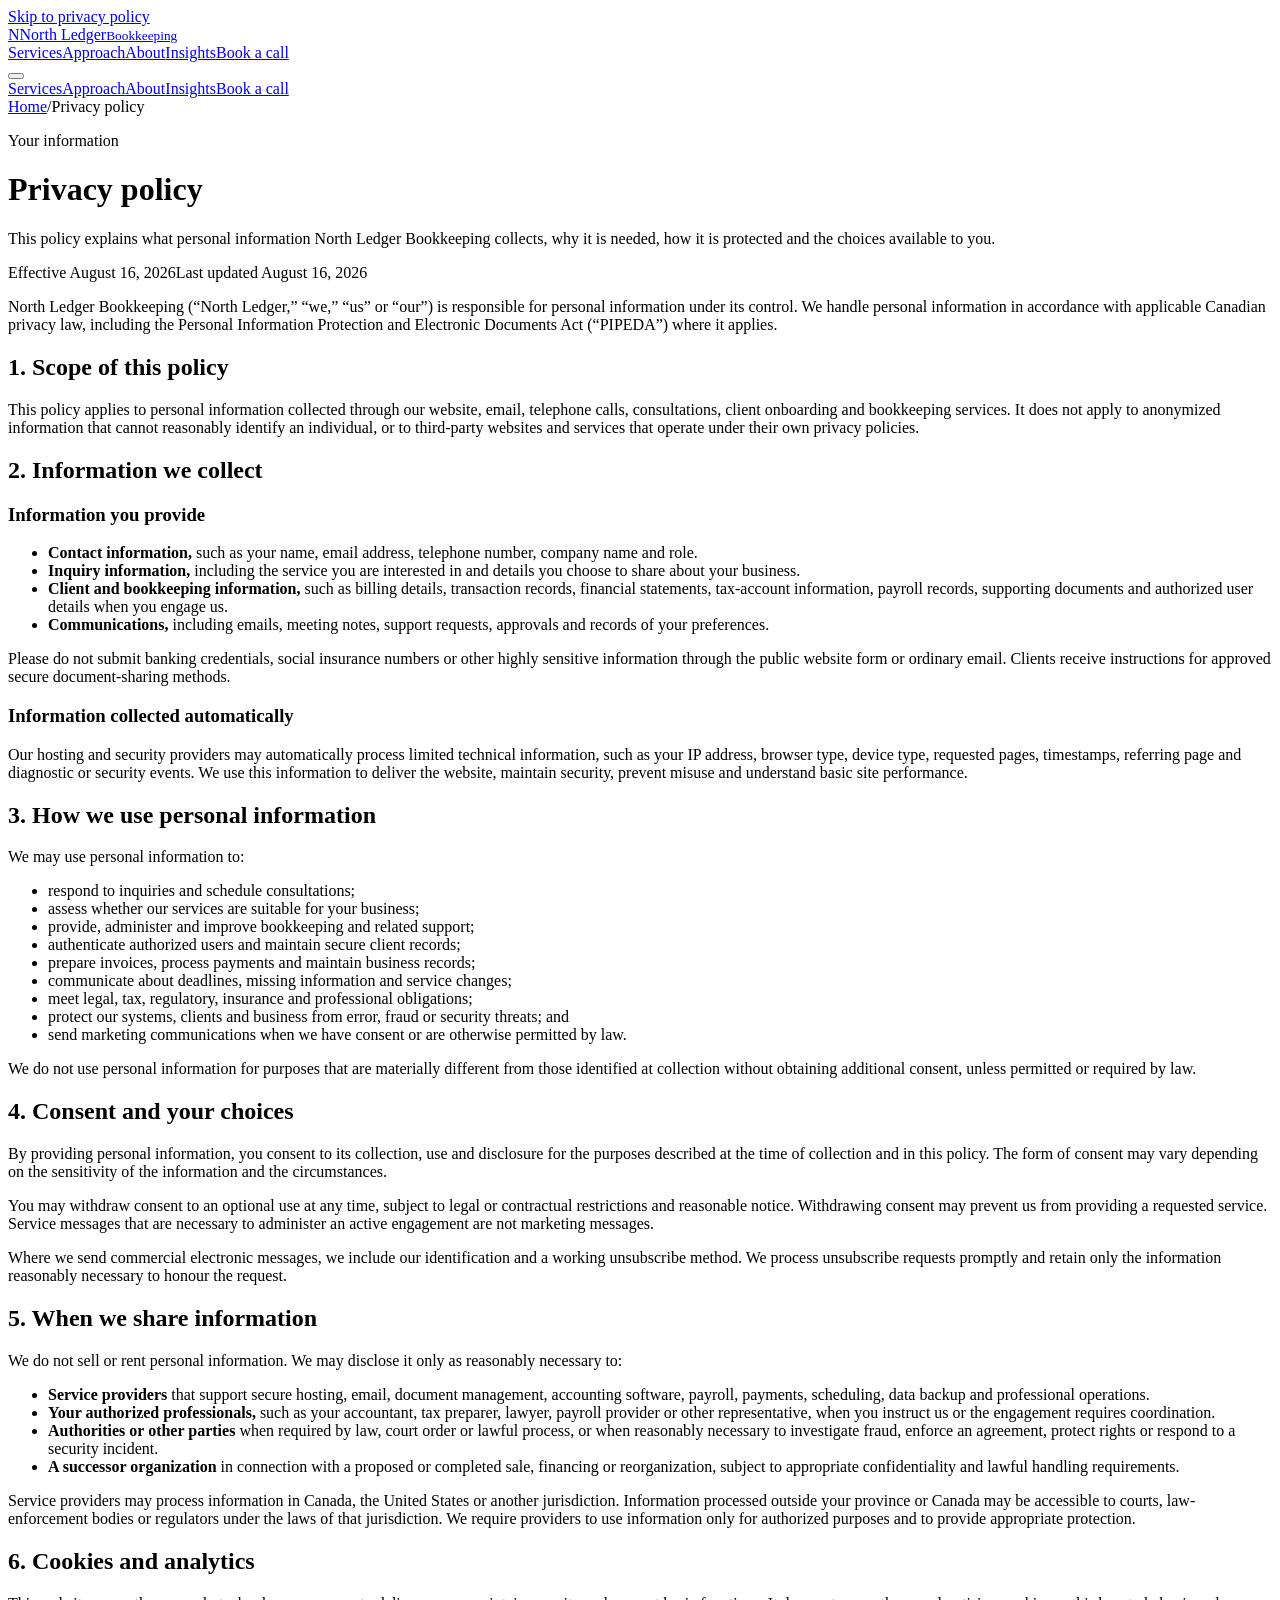
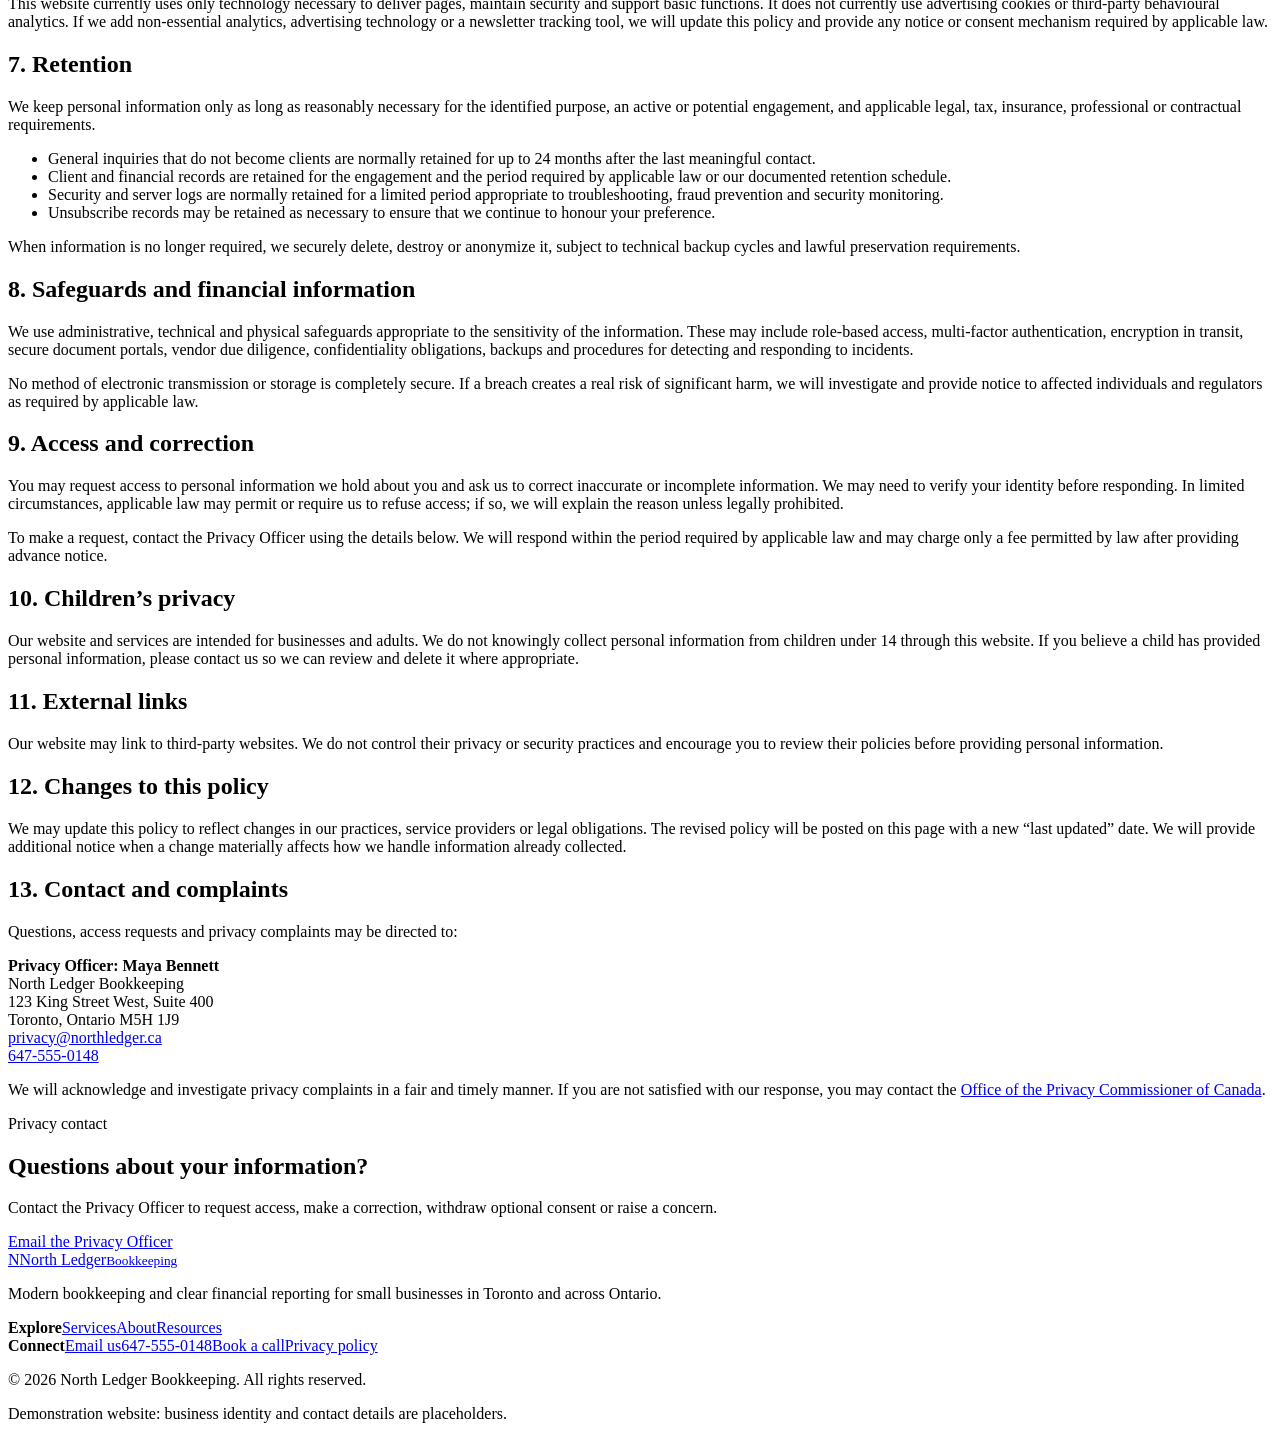
==== commit 186deb43: "Publish GitHub Pages bookkeeper template" ====
--- a/privacy/index.html
+++ b/privacy/index.html
@@ -8,32 +8,32 @@
   <meta name="description" content="Learn how North Ledger Bookkeeping collects, uses, protects, retains and provides access to personal information.">
   <meta name="robots" content="index, follow">
   <meta name="theme-color" content="#173f36">
-  <link rel="canonical" href="https://www.northledger.ca/privacy/">
+  <link rel="canonical" href="https://stefansaladino.github.io/bookkeeper-template/privacy/">
   <meta property="og:type" content="website">
   <meta property="og:locale" content="en_CA">
   <meta property="og:site_name" content="North Ledger Bookkeeping">
   <meta property="og:title" content="Privacy Policy | North Ledger Bookkeeping">
   <meta property="og:description" content="How North Ledger Bookkeeping handles and protects personal information.">
-  <meta property="og:url" content="https://www.northledger.ca/privacy/">
-  <meta property="og:image" content="https://www.northledger.ca/og-card.svg">
-  <script type="application/ld+json">{"@context":"https://schema.org","@type":"WebPage","name":"Privacy Policy","url":"https://www.northledger.ca/privacy/","isPartOf":{"@type":"WebSite","name":"North Ledger Bookkeeping","url":"https://www.northledger.ca/"},"dateModified":"2026-08-16","inLanguage":"en-CA"}</script>
-  <link rel="stylesheet" href="/assets/css/styles.css">
+  <meta property="og:url" content="https://stefansaladino.github.io/bookkeeper-template/privacy/">
+  <meta property="og:image" content="https://stefansaladino.github.io/bookkeeper-template/og-card.svg">
+  <script type="application/ld+json">{"@context":"https://schema.org","@type":"WebPage","name":"Privacy Policy","url":"https://stefansaladino.github.io/bookkeeper-template/privacy/","isPartOf":{"@type":"WebSite","name":"North Ledger Bookkeeping","url":"https://stefansaladino.github.io/bookkeeper-template/"},"dateModified":"2026-08-16","inLanguage":"en-CA"}</script>
+  <link rel="stylesheet" href="/bookkeeper-template/assets/css/styles.css">
 </head>
 <body>
   <a class="skip-link" href="#privacy-policy">Skip to privacy policy</a>
   <header class="site-header scrolled">
     <div class="shell nav">
-      <a class="brand" href="/" aria-label="North Ledger Bookkeeping home"><span class="brand-mark" aria-hidden="true">N</span><span class="brand-copy">North Ledger<small>Bookkeeping</small></span></a>
-      <nav class="nav-links" aria-label="Primary navigation"><a href="/#services">Services</a><a href="/#approach">Approach</a><a href="/#about">About</a><a href="/#insights">Insights</a><a class="button button-primary" href="/#contact">Book a call</a></nav>
+      <a class="brand" href="/bookkeeper-template/" aria-label="North Ledger Bookkeeping home"><span class="brand-mark" aria-hidden="true">N</span><span class="brand-copy">North Ledger<small>Bookkeeping</small></span></a>
+      <nav class="nav-links" aria-label="Primary navigation"><a href="/bookkeeper-template/#services">Services</a><a href="/bookkeeper-template/#approach">Approach</a><a href="/bookkeeper-template/#about">About</a><a href="/bookkeeper-template/#insights">Insights</a><a class="button button-primary" href="/bookkeeper-template/#contact">Book a call</a></nav>
       <button class="menu-toggle" type="button" aria-expanded="false" aria-controls="mobile-menu" aria-label="Open menu"><span class="menu-toggle-lines" aria-hidden="true"><span></span><span></span></span></button>
     </div>
   </header>
-  <nav class="mobile-menu" id="mobile-menu" aria-label="Mobile navigation"><a href="/#services">Services</a><a href="/#approach">Approach</a><a href="/#about">About</a><a href="/#insights">Insights</a><a class="button button-primary" href="/#contact">Book a call</a></nav>
+  <nav class="mobile-menu" id="mobile-menu" aria-label="Mobile navigation"><a href="/bookkeeper-template/#services">Services</a><a href="/bookkeeper-template/#approach">Approach</a><a href="/bookkeeper-template/#about">About</a><a href="/bookkeeper-template/#insights">Insights</a><a class="button button-primary" href="/bookkeeper-template/#contact">Book a call</a></nav>
 
   <main id="privacy-policy">
     <header class="resource-hero">
       <div class="shell">
-        <nav class="breadcrumbs" aria-label="Breadcrumb"><a href="/">Home</a><span aria-hidden="true">/</span><span>Privacy policy</span></nav>
+        <nav class="breadcrumbs" aria-label="Breadcrumb"><a href="/bookkeeper-template/">Home</a><span aria-hidden="true">/</span><span>Privacy policy</span></nav>
         <p class="eyebrow">Your information</p>
         <h1>Privacy policy</h1>
         <p class="lead">This policy explains what personal information North Ledger Bookkeeping collects, why it is needed, how it is protected and the choices available to you.</p>
@@ -141,10 +141,10 @@
 
   <footer class="footer">
     <div class="shell">
-      <div class="footer-grid"><div class="footer-brand"><a class="brand" href="/"><span class="brand-mark" aria-hidden="true">N</span><span class="brand-copy">North Ledger<small>Bookkeeping</small></span></a><p>Modern bookkeeping and clear financial reporting for small businesses in Toronto and across Ontario.</p></div><div class="footer-links"><div class="footer-col"><strong>Explore</strong><a href="/#services">Services</a><a href="/#about">About</a><a href="/#insights">Resources</a></div><div class="footer-col"><strong>Connect</strong><a href="mailto:hello@northledger.ca">Email us</a><a href="tel:+16475550148">647-555-0148</a><a href="/#contact">Book a call</a><a href="/privacy/" aria-current="page">Privacy policy</a></div></div></div>
+      <div class="footer-grid"><div class="footer-brand"><a class="brand" href="/bookkeeper-template/"><span class="brand-mark" aria-hidden="true">N</span><span class="brand-copy">North Ledger<small>Bookkeeping</small></span></a><p>Modern bookkeeping and clear financial reporting for small businesses in Toronto and across Ontario.</p></div><div class="footer-links"><div class="footer-col"><strong>Explore</strong><a href="/bookkeeper-template/#services">Services</a><a href="/bookkeeper-template/#about">About</a><a href="/bookkeeper-template/#insights">Resources</a></div><div class="footer-col"><strong>Connect</strong><a href="mailto:hello@northledger.ca">Email us</a><a href="tel:+16475550148">647-555-0148</a><a href="/bookkeeper-template/#contact">Book a call</a><a href="/bookkeeper-template/privacy/" aria-current="page">Privacy policy</a></div></div></div>
       <div class="footer-bottom"><p>© <span id="year">2026</span> North Ledger Bookkeeping. All rights reserved.</p><p class="placeholder-note">Demonstration website: business identity and contact details are placeholders.</p></div>
     </div>
   </footer>
-  <script src="/assets/js/script.js" defer></script>
+  <script src="/bookkeeper-template/assets/js/script.js" defer></script>
 </body>
 </html>
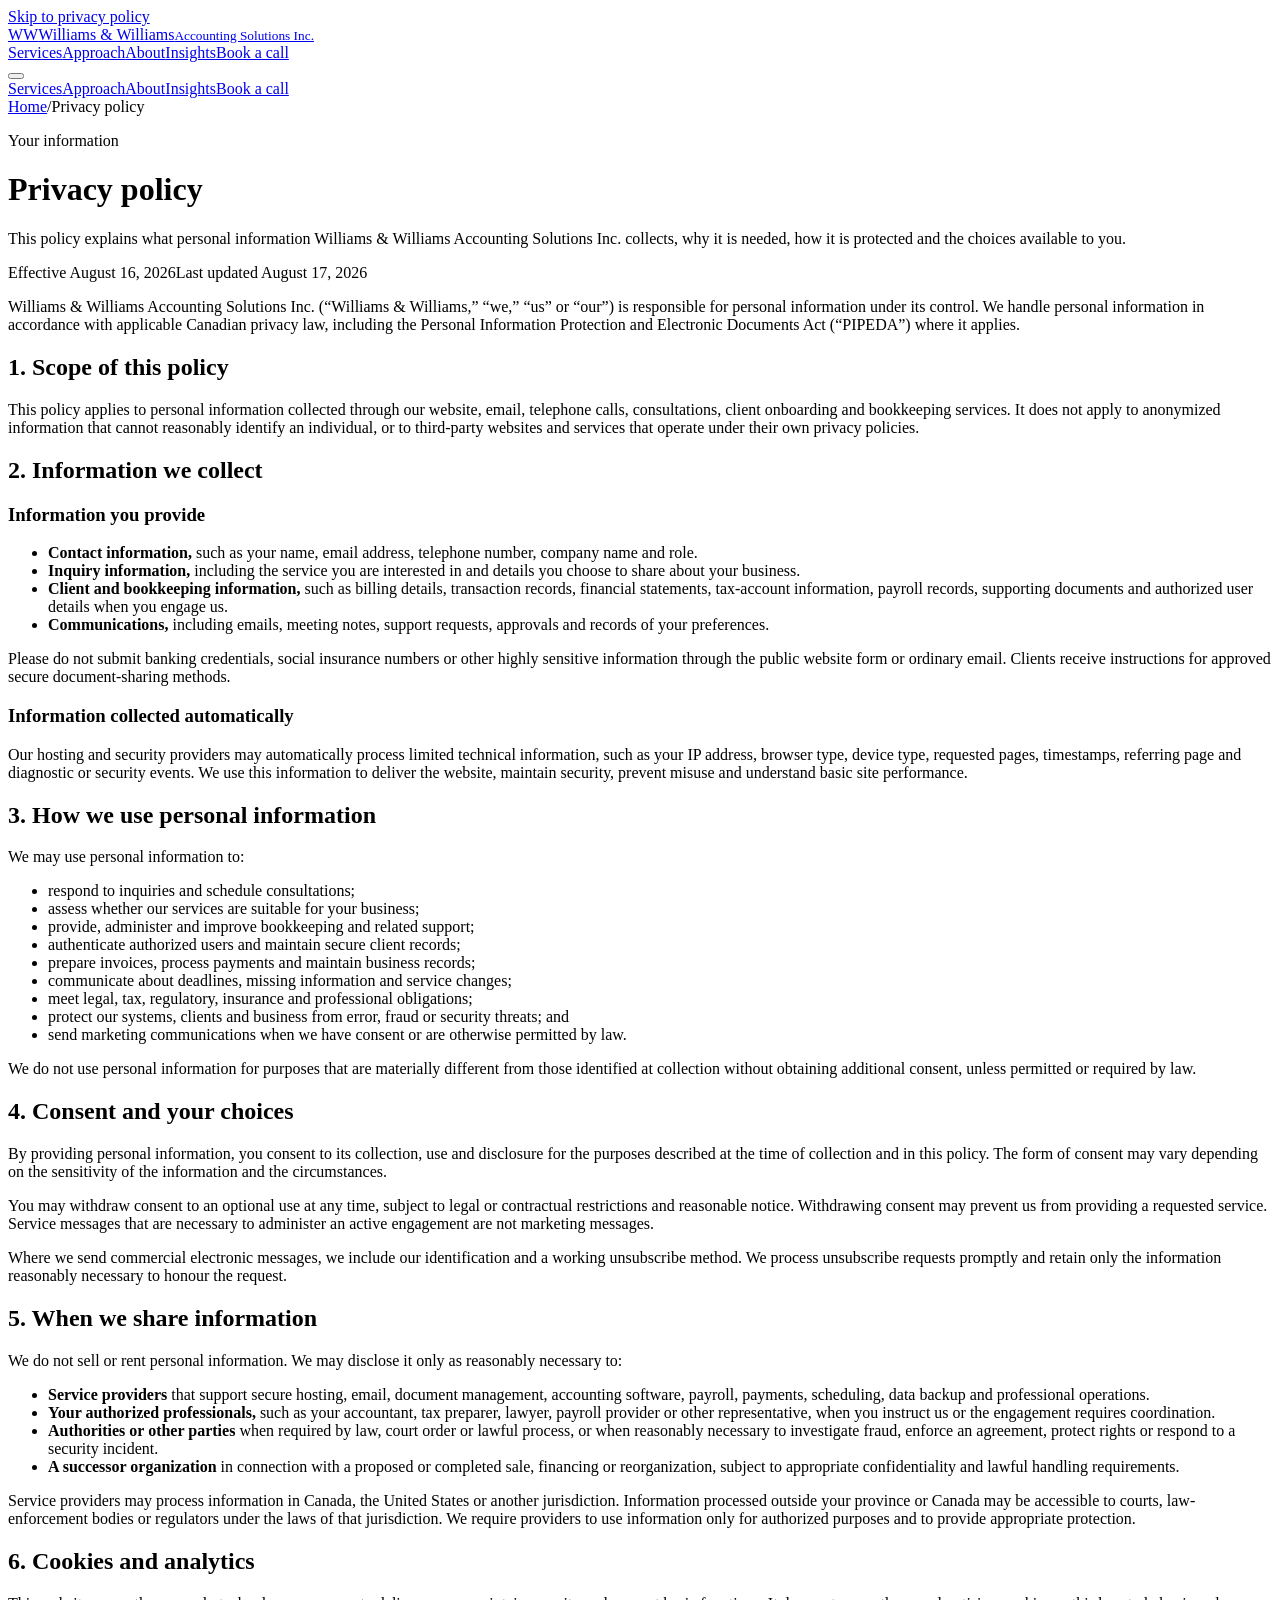
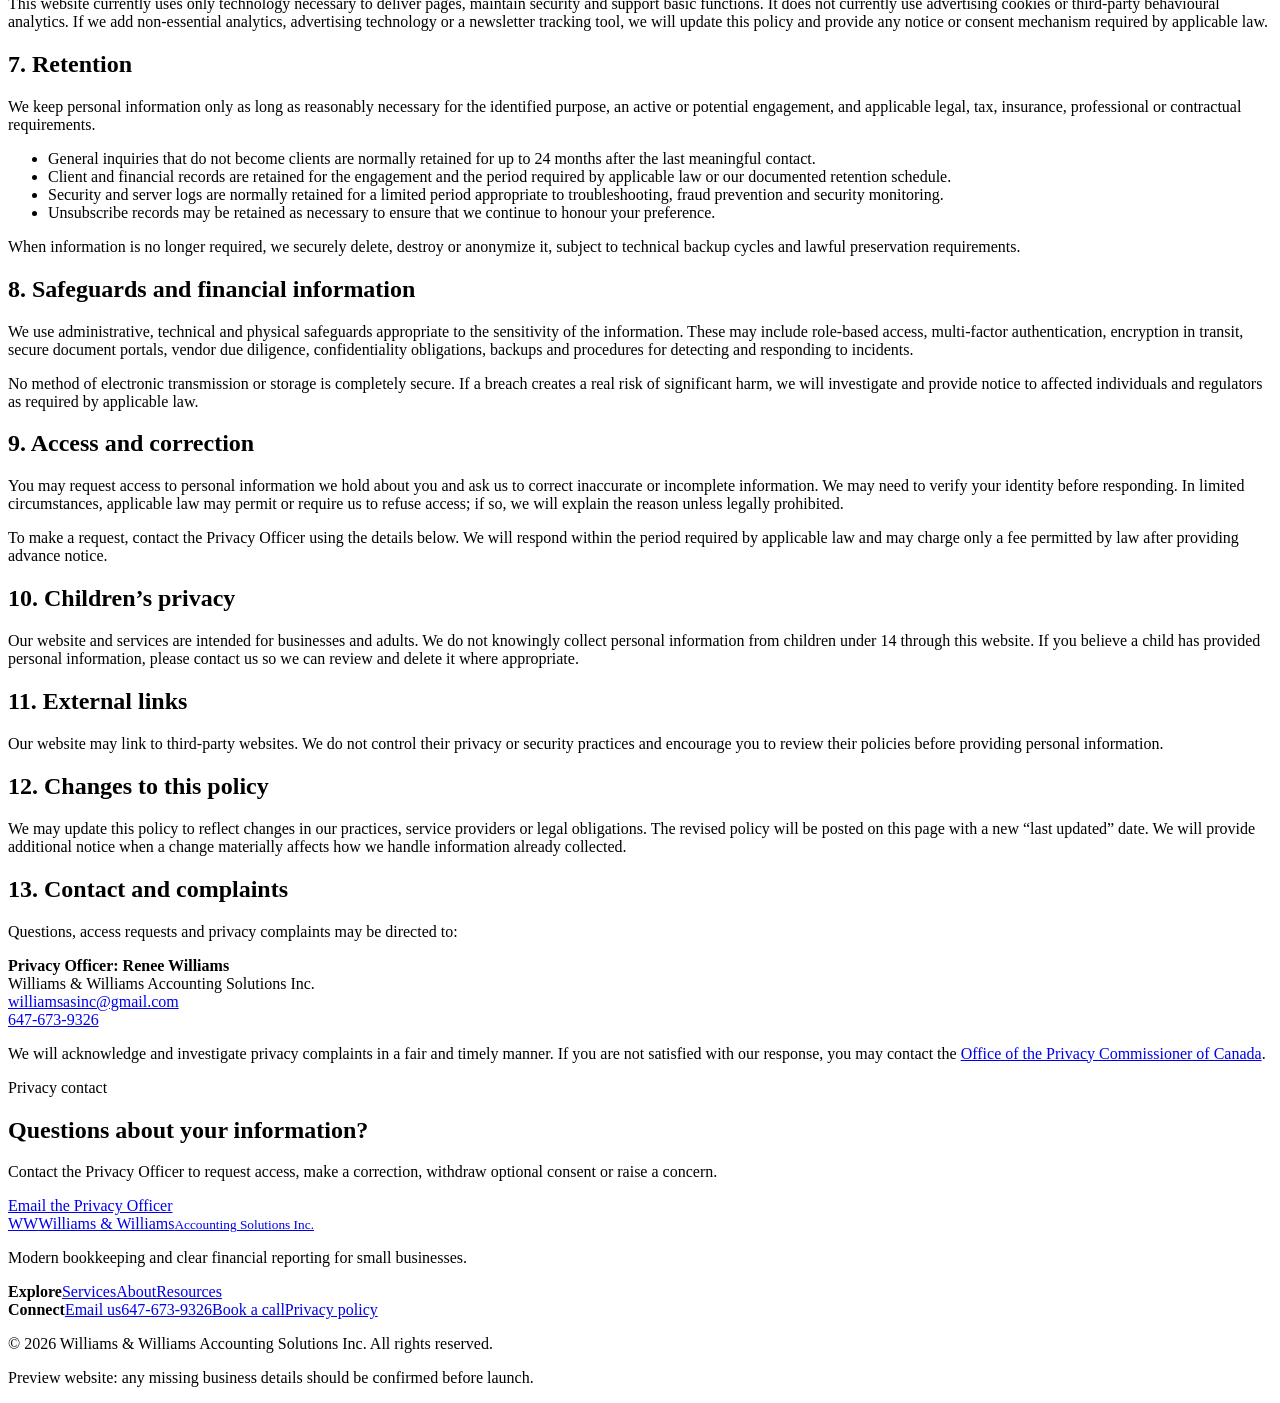
==== commit bf9d2d32: "Apply Williams & Williams branding" ====
--- a/privacy/index.html
+++ b/privacy/index.html
@@ -4,26 +4,26 @@
   <meta charset="utf-8">
   <meta name="viewport" content="width=device-width, initial-scale=1, viewport-fit=cover">
   <script>document.documentElement.classList.add('js');</script>
-  <title>Privacy Policy | North Ledger Bookkeeping</title>
-  <meta name="description" content="Learn how North Ledger Bookkeeping collects, uses, protects, retains and provides access to personal information.">
+  <title>Privacy Policy | Williams & Williams Accounting Solutions Inc.</title>
+  <meta name="description" content="Learn how Williams & Williams Accounting Solutions Inc. collects, uses, protects, retains and provides access to personal information.">
   <meta name="robots" content="index, follow">
-  <meta name="theme-color" content="#173f36">
+  <meta name="theme-color" content="#142231">
   <link rel="canonical" href="https://stefansaladino.github.io/bookkeeper-template/privacy/">
   <meta property="og:type" content="website">
   <meta property="og:locale" content="en_CA">
-  <meta property="og:site_name" content="North Ledger Bookkeeping">
-  <meta property="og:title" content="Privacy Policy | North Ledger Bookkeeping">
-  <meta property="og:description" content="How North Ledger Bookkeeping handles and protects personal information.">
+  <meta property="og:site_name" content="Williams & Williams Accounting Solutions Inc.">
+  <meta property="og:title" content="Privacy Policy | Williams & Williams Accounting Solutions Inc.">
+  <meta property="og:description" content="How Williams & Williams Accounting Solutions Inc. handles and protects personal information.">
   <meta property="og:url" content="https://stefansaladino.github.io/bookkeeper-template/privacy/">
   <meta property="og:image" content="https://stefansaladino.github.io/bookkeeper-template/og-card.svg">
-  <script type="application/ld+json">{"@context":"https://schema.org","@type":"WebPage","name":"Privacy Policy","url":"https://stefansaladino.github.io/bookkeeper-template/privacy/","isPartOf":{"@type":"WebSite","name":"North Ledger Bookkeeping","url":"https://stefansaladino.github.io/bookkeeper-template/"},"dateModified":"2026-08-16","inLanguage":"en-CA"}</script>
+  <script type="application/ld+json">{"@context":"https://schema.org","@type":"WebPage","name":"Privacy Policy","url":"https://stefansaladino.github.io/bookkeeper-template/privacy/","isPartOf":{"@type":"WebSite","name":"Williams & Williams Accounting Solutions Inc.","url":"https://stefansaladino.github.io/bookkeeper-template/"},"dateModified":"2026-08-17","inLanguage":"en-CA"}</script>
   <link rel="stylesheet" href="/bookkeeper-template/assets/css/styles.css">
 </head>
 <body>
   <a class="skip-link" href="#privacy-policy">Skip to privacy policy</a>
   <header class="site-header scrolled">
     <div class="shell nav">
-      <a class="brand" href="/bookkeeper-template/" aria-label="North Ledger Bookkeeping home"><span class="brand-mark" aria-hidden="true">N</span><span class="brand-copy">North Ledger<small>Bookkeeping</small></span></a>
+      <a class="brand" href="/bookkeeper-template/" aria-label="Williams & Williams Accounting Solutions Inc. home"><span class="brand-mark brand-mark-double" aria-hidden="true"><span>W</span><span>W</span></span><span class="brand-copy">Williams &amp; Williams<small>Accounting Solutions Inc.</small></span></a>
       <nav class="nav-links" aria-label="Primary navigation"><a href="/bookkeeper-template/#services">Services</a><a href="/bookkeeper-template/#approach">Approach</a><a href="/bookkeeper-template/#about">About</a><a href="/bookkeeper-template/#insights">Insights</a><a class="button button-primary" href="/bookkeeper-template/#contact">Book a call</a></nav>
       <button class="menu-toggle" type="button" aria-expanded="false" aria-controls="mobile-menu" aria-label="Open menu"><span class="menu-toggle-lines" aria-hidden="true"><span></span><span></span></span></button>
     </div>
@@ -36,15 +36,15 @@
         <nav class="breadcrumbs" aria-label="Breadcrumb"><a href="/bookkeeper-template/">Home</a><span aria-hidden="true">/</span><span>Privacy policy</span></nav>
         <p class="eyebrow">Your information</p>
         <h1>Privacy policy</h1>
-        <p class="lead">This policy explains what personal information North Ledger Bookkeeping collects, why it is needed, how it is protected and the choices available to you.</p>
-        <div class="resource-meta"><span>Effective August 16, 2026</span><span>Last updated August 16, 2026</span></div>
+        <p class="lead">This policy explains what personal information Williams & Williams Accounting Solutions Inc. collects, why it is needed, how it is protected and the choices available to you.</p>
+        <div class="resource-meta"><span>Effective August 16, 2026</span><span>Last updated August 17, 2026</span></div>
       </div>
     </header>
 
     <section class="section">
       <div class="shell resource-layout">
         <article class="resource-body">
-          <p>North Ledger Bookkeeping (“North Ledger,” “we,” “us” or “our”) is responsible for personal information under its control. We handle personal information in accordance with applicable Canadian privacy law, including the Personal Information Protection and Electronic Documents Act (“PIPEDA”) where it applies.</p>
+          <p>Williams & Williams Accounting Solutions Inc. (“Williams & Williams,” “we,” “us” or “our”) is responsible for personal information under its control. We handle personal information in accordance with applicable Canadian privacy law, including the Personal Information Protection and Electronic Documents Act (“PIPEDA”) where it applies.</p>
 
           <h2>1. Scope of this policy</h2>
           <p>This policy applies to personal information collected through our website, email, telephone calls, consultations, client onboarding and bookkeeping services. It does not apply to anonymized information that cannot reasonably identify an individual, or to third-party websites and services that operate under their own privacy policies.</p>
@@ -125,7 +125,7 @@
           <h2>13. Contact and complaints</h2>
           <p>Questions, access requests and privacy complaints may be directed to:</p>
           <div class="resource-callout">
-            <p><strong>Privacy Officer: Maya Bennett</strong><br>North Ledger Bookkeeping<br>123 King Street West, Suite 400<br>Toronto, Ontario M5H 1J9<br><a href="mailto:privacy@northledger.ca">privacy@northledger.ca</a><br><a href="tel:+16475550148">647-555-0148</a></p>
+            <p><strong>Privacy Officer: Renee Williams</strong><br>Williams & Williams Accounting Solutions Inc.<br><a href="mailto:williamsasinc@gmail.com">williamsasinc@gmail.com</a><br><a href="tel:+16476739326">647-673-9326</a></p>
           </div>
           <p>We will acknowledge and investigate privacy complaints in a fair and timely manner. If you are not satisfied with our response, you may contact the <a href="https://www.priv.gc.ca/" rel="external">Office of the Privacy Commissioner of Canada</a>.</p>
         </article>
@@ -133,7 +133,7 @@
           <span class="article-tag">Privacy contact</span>
           <h2>Questions about your information?</h2>
           <p>Contact the Privacy Officer to request access, make a correction, withdraw optional consent or raise a concern.</p>
-          <a class="button button-primary" href="mailto:privacy@northledger.ca">Email the Privacy Officer</a>
+          <a class="button button-primary" href="mailto:williamsasinc@gmail.com">Email the Privacy Officer</a>
         </aside>
       </div>
     </section>
@@ -141,8 +141,8 @@
 
   <footer class="footer">
     <div class="shell">
-      <div class="footer-grid"><div class="footer-brand"><a class="brand" href="/bookkeeper-template/"><span class="brand-mark" aria-hidden="true">N</span><span class="brand-copy">North Ledger<small>Bookkeeping</small></span></a><p>Modern bookkeeping and clear financial reporting for small businesses in Toronto and across Ontario.</p></div><div class="footer-links"><div class="footer-col"><strong>Explore</strong><a href="/bookkeeper-template/#services">Services</a><a href="/bookkeeper-template/#about">About</a><a href="/bookkeeper-template/#insights">Resources</a></div><div class="footer-col"><strong>Connect</strong><a href="mailto:hello@northledger.ca">Email us</a><a href="tel:+16475550148">647-555-0148</a><a href="/bookkeeper-template/#contact">Book a call</a><a href="/bookkeeper-template/privacy/" aria-current="page">Privacy policy</a></div></div></div>
-      <div class="footer-bottom"><p>© <span id="year">2026</span> North Ledger Bookkeeping. All rights reserved.</p><p class="placeholder-note">Demonstration website: business identity and contact details are placeholders.</p></div>
+      <div class="footer-grid"><div class="footer-brand"><a class="brand" href="/bookkeeper-template/"><span class="brand-mark brand-mark-double" aria-hidden="true"><span>W</span><span>W</span></span><span class="brand-copy">Williams &amp; Williams<small>Accounting Solutions Inc.</small></span></a><p>Modern bookkeeping and clear financial reporting for small businesses.</p></div><div class="footer-links"><div class="footer-col"><strong>Explore</strong><a href="/bookkeeper-template/#services">Services</a><a href="/bookkeeper-template/#about">About</a><a href="/bookkeeper-template/#insights">Resources</a></div><div class="footer-col"><strong>Connect</strong><a href="mailto:williamsasinc@gmail.com">Email us</a><a href="tel:+16476739326">647-673-9326</a><a href="/bookkeeper-template/#contact">Book a call</a><a href="/bookkeeper-template/privacy/" aria-current="page">Privacy policy</a></div></div></div>
+      <div class="footer-bottom"><p>© <span id="year">2026</span> Williams & Williams Accounting Solutions Inc. All rights reserved.</p><p class="placeholder-note">Preview website: any missing business details should be confirmed before launch.</p></div>
     </div>
   </footer>
   <script src="/bookkeeper-template/assets/js/script.js" defer></script>
